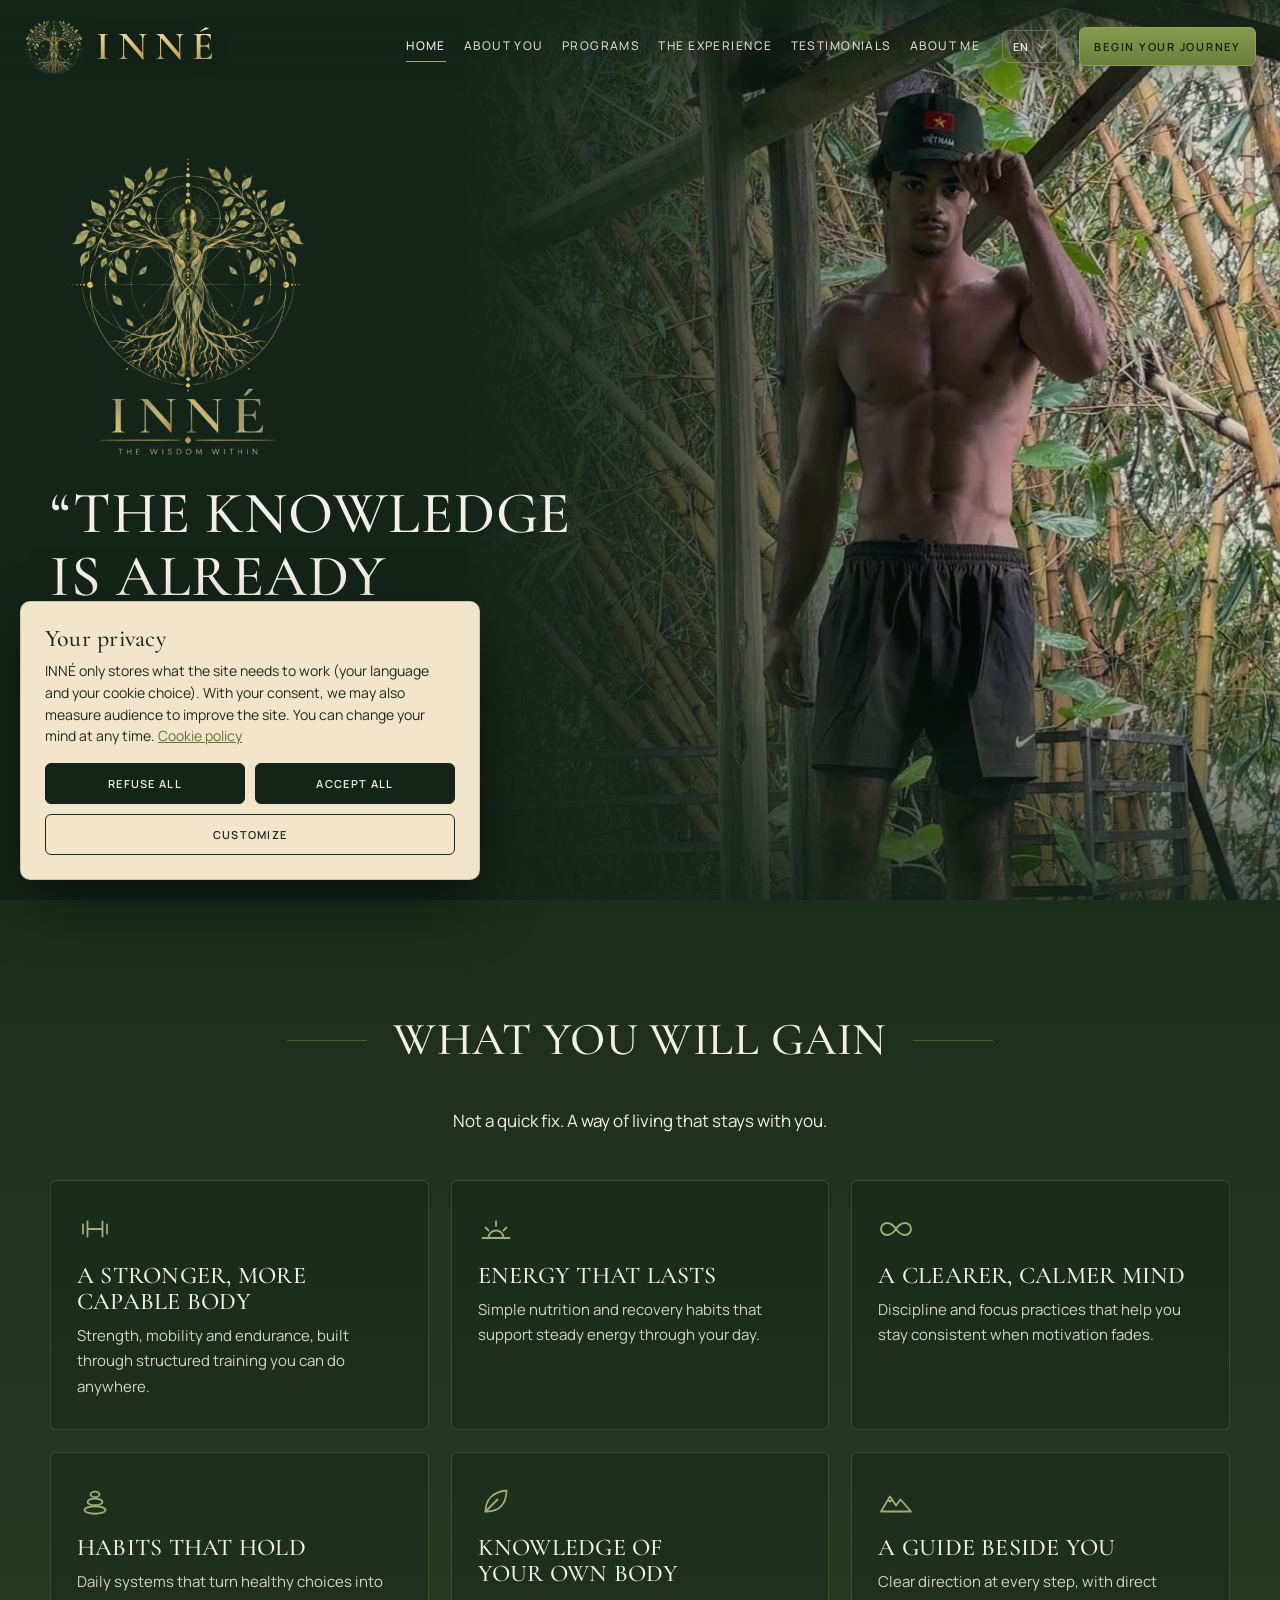
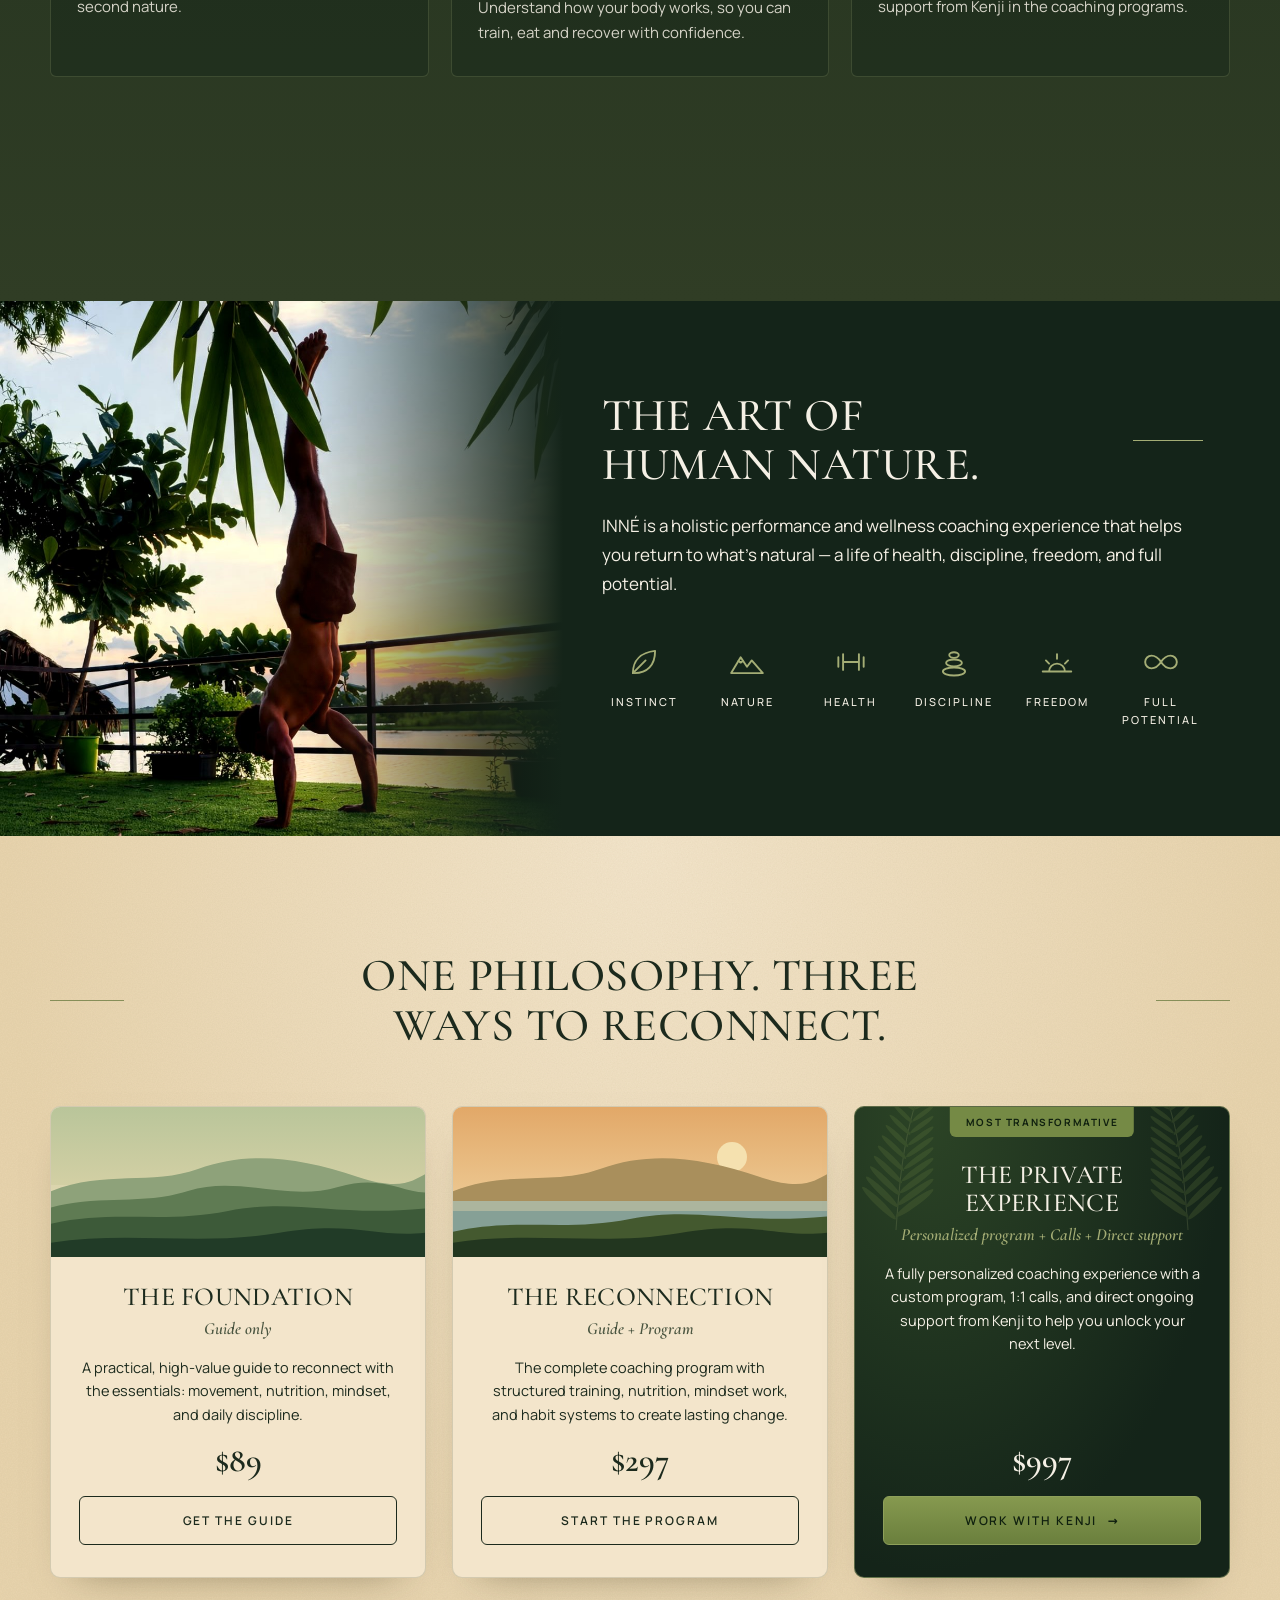
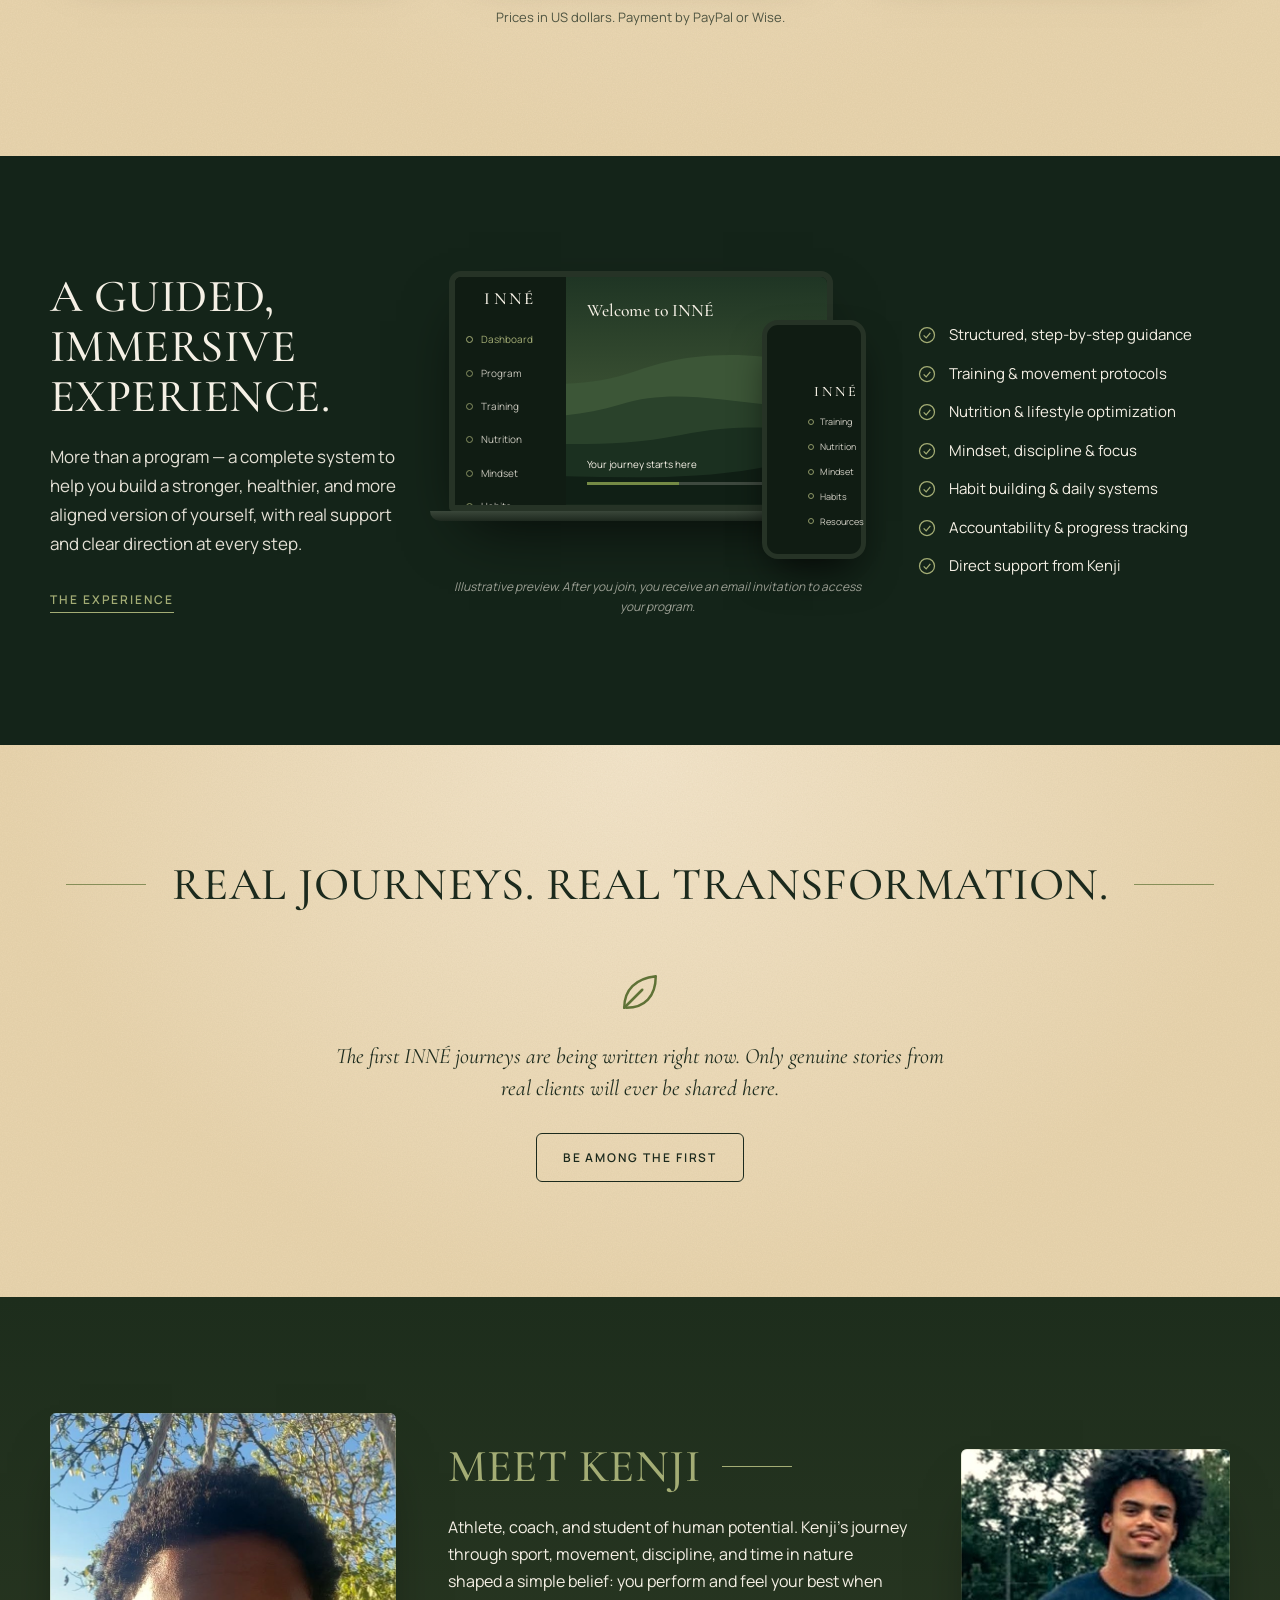
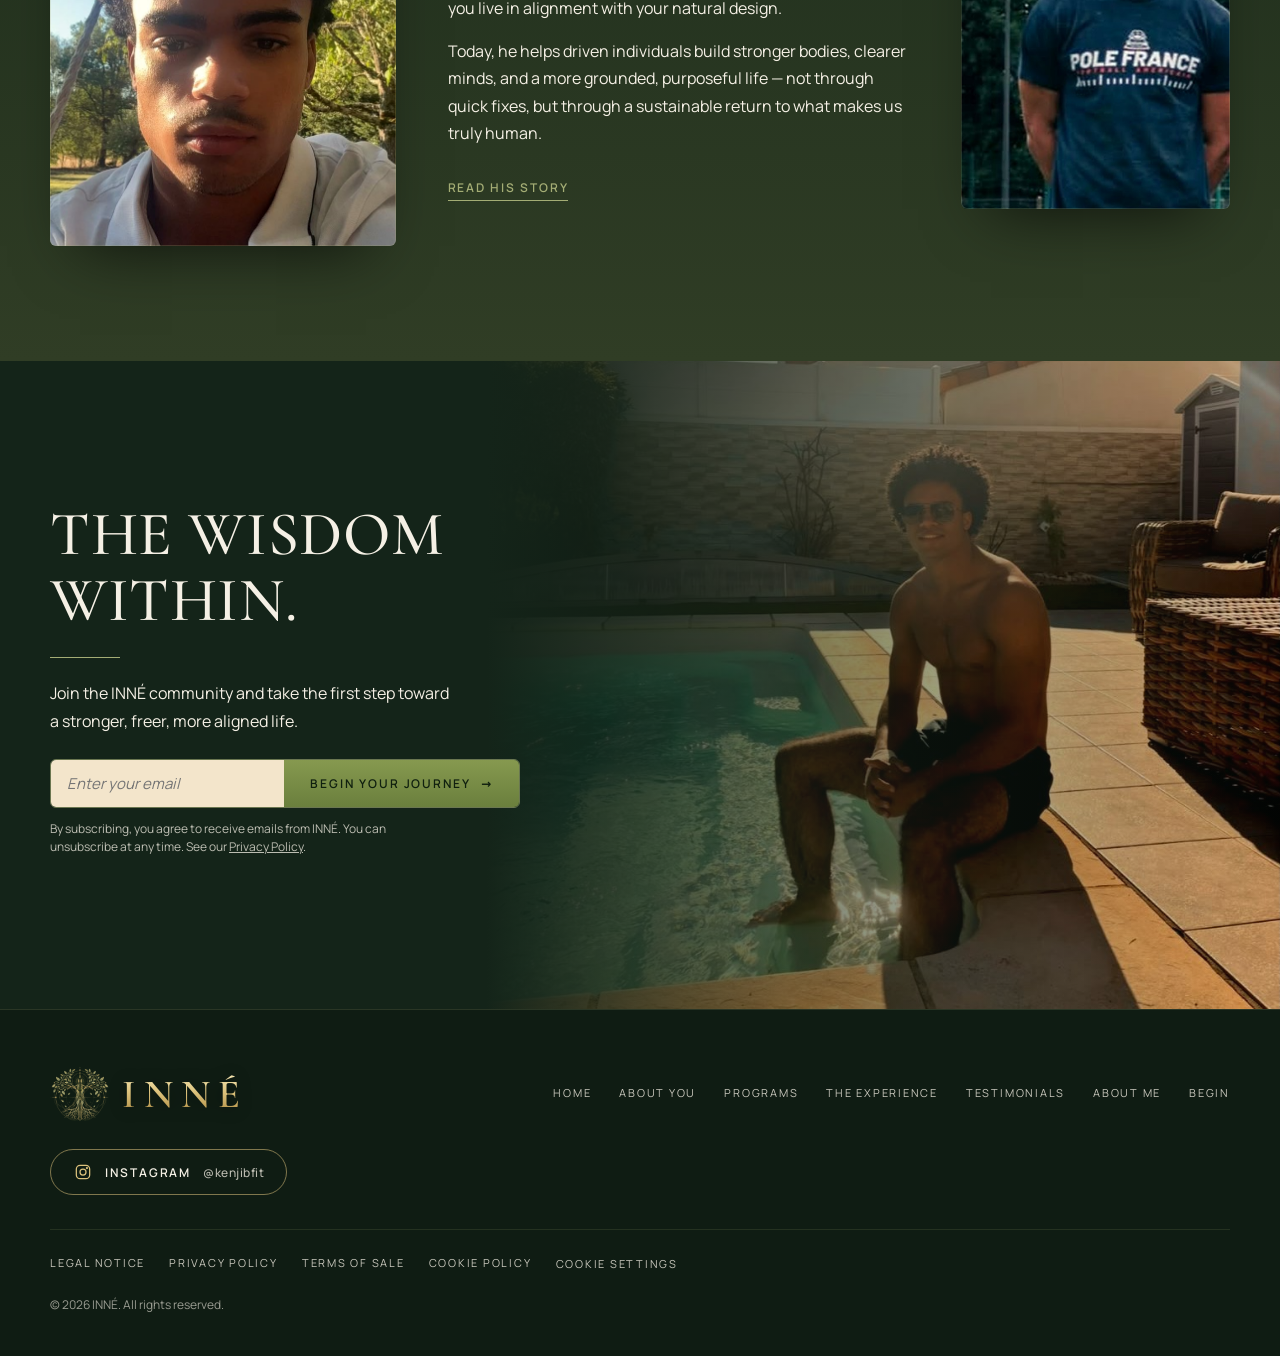
==== INNE-site111/INNE-site/index.html @ 1676609f "Add files via upload" ====
<!DOCTYPE html>
<html lang="en" translate="no">
<head>
<meta charset="utf-8">
<meta name="viewport" content="width=device-width, initial-scale=1">
<title>INNÉ — The Wisdom Within</title>
<meta name="description" content="INNÉ is a premium coaching experience in natural health, human performance and lifestyle, founded by Kenji. Reconnect with your body, instinct and nature.">
<meta property="og:title" content="INNÉ — The Wisdom Within">
<meta property="og:description" content="INNÉ is a premium coaching experience in natural health, human performance and lifestyle, founded by Kenji. Reconnect with your body, instinct and nature.">
<meta property="og:type" content="website">
<meta name="theme-color" content="#142419">
<meta name="google" content="notranslate">
<link rel="icon" href="data:image/svg+xml,%3Csvg xmlns='http://www.w3.org/2000/svg' viewBox='0 0 64 64'%3E%3Crect width='64' height='64' rx='10' fill='%23142419'/%3E%3Cpath d='M18 46c0-18 10-28 28-30 0 18-10 30-26 30M18 46l16-16' fill='none' stroke='%23A4AD75' stroke-width='3' stroke-linecap='round'/%3E%3C/svg%3E">
<link rel="stylesheet" href="css/inne.css">
<script>document.documentElement.classList.add("js")</script>
</head>
<body>
<a class="skip" href="#main" data-i18n="skip">Skip to content</a>
<header class="site-header">
  <div class="wrap">
    <a class="logo" href="index.html" aria-label="INNÉ — The Wisdom Within"><img src="img/emblem-sm.png" alt="" width="60" height="56"><span><b>INNÉ</b><small>The Wisdom Within</small></span></a>
    <nav class="nav" id="nav" aria-label="Main"><a href="index.html" aria-current="page" data-i18n="nav.home">Home</a><a href="about-you.html" data-i18n="nav.aboutyou">About you</a><a href="programs.html" data-i18n="nav.programs">Programs</a><a href="experience.html" data-i18n="nav.experience">The Experience</a><a href="journeys.html" data-i18n="nav.journeys">Testimonials</a><a href="about.html" data-i18n="nav.aboutme">About me</a><a class="nav-only" href="begin.html" data-i18n="nav.cta">Begin Your Journey</a></nav>
    <select class="lang" id="lang" aria-label="Language" data-i18n-aria="lang.label"><option value="en" label="EN">EN</option><option value="es" label="ES">ES</option><option value="fr" label="FR">FR</option><option value="sv" label="SV">SV</option><option value="de" label="DE">DE</option><option value="it" label="IT">IT</option></select>
    <a class="btn btn-solid btn-sm" href="begin.html" data-i18n="nav.cta">Begin Your Journey</a>
    <button class="burger" type="button" aria-controls="nav" aria-expanded="false" aria-label="Menu" data-i18n-aria="nav.menu"><span></span><span></span></button>
  </div>
</header>
<main id="main">
<section class="hero">
  <div class="hero-media"><img src="img/hero.jpg" alt="Kenji standing in a bamboo forest" fetchpriority="high"></div>
  <div class="wrap"><div class="hero-copy">
    <img class="hero-logo reveal" src="img/logo-light.png" alt="INNÉ — The Wisdom Within" width="560" height="560">
    <h1 class="reveal" data-i18n="home.h1">“The knowledge is already <em>within you</em>”</h1>
    <p class="reveal d1" data-i18n="home.sub">Learn to work with your body again, not against it.</p>
    <div class="actions reveal d2"><a class="btn btn-solid" href="#gain"><span data-i18n="gain.title">What you will gain</span> <span class="arr" aria-hidden="true">↓</span></a><a class="btn btn-ghost" href="about-you.html" data-i18n="home.cta2">Explore INNÉ</a></div>
  </div></div>
</section>

<section class="section olive gain" id="gain"><div class="wrap">
  <h2 class="h2 title-lines center reveal"><span data-i18n="gain.title">What you will gain</span></h2>
  <p class="lead center-lead reveal d1" data-i18n="gain.sub">Not a quick fix. A way of living that stays with you.</p>
  <div class="pillar-cards"><article class="reveal"><svg viewBox="0 0 24 24" aria-hidden="true"><path d="M4 9v6M7 7v10M17 7v10M20 9v6M7 12h10"/></svg><h3 data-i18n="g1t">A stronger, more capable body</h3><p data-i18n="g1p">Strength, mobility and endurance, built through structured training you can do anywhere.</p></article><article class="reveal d1"><svg viewBox="0 0 24 24" aria-hidden="true"><path d="M3 18h18M7 18a5 5 0 0110 0M12 7v3M5 11l2 2M19 11l-2 2"/></svg><h3 data-i18n="g2t">Energy that lasts</h3><p data-i18n="g2p">Simple nutrition and recovery habits that support steady energy through your day.</p></article><article class="reveal d2"><svg viewBox="0 0 24 24" aria-hidden="true"><path d="M12 12c-2-3-4-4-6-4a4 4 0 000 8c2 0 4-1 6-4zm0 0c2 3 4 4 6 4a4 4 0 000-8c-2 0-4 1-6 4z"/></svg><h3 data-i18n="g3t">A clearer, calmer mind</h3><p data-i18n="g3p">Discipline and focus practices that help you stay consistent when motivation fades.</p></article><article class="reveal"><svg viewBox="0 0 24 24" aria-hidden="true"><ellipse cx="12" cy="18" rx="7" ry="2.5"/><ellipse cx="12" cy="12.6" rx="5" ry="2.2"/><ellipse cx="12" cy="7.6" rx="3" ry="1.8"/></svg><h3 data-i18n="g4t">Habits that hold</h3><p data-i18n="g4p">Daily systems that turn healthy choices into second nature.</p></article><article class="reveal d1"><svg viewBox="0 0 24 24" aria-hidden="true"><path d="M5 19c0-8 5-13 14-14 0 9-5 14-13 14"/><path d="M5 19l8-8"/></svg><h3 data-i18n="g5t">Knowledge of your own body</h3><p data-i18n="g5p">Understand how your body works, so you can train, eat and recover with confidence.</p></article><article class="reveal d2"><svg viewBox="0 0 24 24" aria-hidden="true"><path d="M2 19l6-10 4 6 3-4 7 8z"/><path d="M6.6 11.4l1.4 1 1.4-1"/></svg><h3 data-i18n="g6t">A guide beside you</h3><p data-i18n="g6p">Clear direction at every step, with direct support from Kenji in the coaching programs.</p></article></div>
  <p class="actions reveal" style="justify-content:center;margin-top:44px"><a class="btn btn-solid" href="programs.html"><span data-i18n="nav.programs">Programs</span> <span class="arr" aria-hidden="true">→</span></a><a class="btn btn-ghost" href="about-you.html" data-i18n="nav.aboutyou">About you</a></p>
</div></section>

<section class="band">
  <div class="band-img"><img src="img/handstand.jpg" alt="Handstand at sunset by the water" loading="lazy"></div>
  <div class="band-copy">
    <h2 class="h2 rule reveal" data-i18n="art.title">The art of human nature.</h2>
    <p class="lead reveal d1" style="margin-top:22px" data-i18n="art.text">INNÉ is a holistic performance and wellness coaching experience that helps you return to what's natural — a life of health, discipline, freedom, and full potential.</p>
    <ul class="pillars reveal d2"><li><svg viewBox="0 0 24 24" aria-hidden="true"><path d="M5 19c0-8 5-13 14-14 0 9-5 14-13 14"/><path d="M5 19l8-8"/></svg><span data-i18n="p1">Instinct</span></li><li><svg viewBox="0 0 24 24" aria-hidden="true"><path d="M2 19l6-10 4 6 3-4 7 8z"/><path d="M6.6 11.4l1.4 1 1.4-1"/></svg><span data-i18n="p2">Nature</span></li><li><svg viewBox="0 0 24 24" aria-hidden="true"><path d="M4 9v6M7 7v10M17 7v10M20 9v6M7 12h10"/></svg><span data-i18n="p3">Health</span></li><li><svg viewBox="0 0 24 24" aria-hidden="true"><ellipse cx="12" cy="18" rx="7" ry="2.5"/><ellipse cx="12" cy="12.6" rx="5" ry="2.2"/><ellipse cx="12" cy="7.6" rx="3" ry="1.8"/></svg><span data-i18n="p4">Discipline</span></li><li><svg viewBox="0 0 24 24" aria-hidden="true"><path d="M3 18h18M7 18a5 5 0 0110 0M12 7v3M5 11l2 2M19 11l-2 2"/></svg><span data-i18n="p5">Freedom</span></li><li><svg viewBox="0 0 24 24" aria-hidden="true"><path d="M12 12c-2-3-4-4-6-4a4 4 0 000 8c2 0 4-1 6-4zm0 0c2 3 4 4 6 4a4 4 0 000-8c-2 0-4 1-6 4z"/></svg><span data-i18n="p6">Full potential</span></li></ul>
  </div>
</section>

<section class="section sand"><div class="wrap">
  <h2 class="h2 title-lines center reveal"><span data-i18n="prog.title">One philosophy. Three ways to reconnect.</span></h2>
  <div class="cards">
  <article class="card reveal">
    <div class="card-art"><svg viewBox="0 0 400 150" preserveAspectRatio="xMidYMid slice" aria-hidden="true"><defs><linearGradient id="ha" x1="0" y1="0" x2="0" y2="1"><stop offset="0" stop-color="#b9c59a"/><stop offset="1" stop-color="#ead9ad"/></linearGradient></defs><rect width="400" height="150" fill="url(#ha)"/><rect y="78" width="400" height="30" fill="#f3e5cb" opacity=".22"/><path d="M0,90 C60,60 110,80 160,62 S260,50 320,70 S380,60 400,66 V150 H0Z" fill="#8ea27a"/><path d="M0,105 C50,85 100,100 150,84 S250,95 300,80 S370,92 400,84 V150 H0Z" fill="#5f7b53"/><path d="M0,120 C70,100 120,118 190,104 S300,112 400,100 V150 H0Z" fill="#3d5a39"/><path d="M0,138 C80,122 160,140 240,126 S340,134 400,124 V150 H0Z" fill="#213b27"/></svg></div>
    <div class="card-body"><h3 data-i18n="f.name">The Foundation</h3><div class="kind" data-i18n="f.kind">Guide only</div><p data-i18n="f.desc">A practical, high-value guide to reconnect with the essentials: movement, nutrition, mindset, and daily discipline.</p><div class="price" data-i18n="price.f">$89</div><a class="btn btn-ink" href="checkout.html#foundation" data-i18n="f.cta">Get the guide</a></div>
  </article>
  <article class="card reveal d1">
    <div class="card-art"><svg viewBox="0 0 400 150" preserveAspectRatio="xMidYMid slice" aria-hidden="true"><defs><linearGradient id="hb" x1="0" y1="0" x2="0" y2="1"><stop offset="0" stop-color="#e2a868"/><stop offset="1" stop-color="#f3dcab"/></linearGradient></defs><rect width="400" height="150" fill="url(#hb)"/><circle cx="292" cy="50" r="15" fill="#f7e6b5" opacity=".9"/><path d="M0,90 C60,60 110,80 160,62 S260,50 320,70 S380,60 400,66 V150 H0Z" fill="#a98f5c"/><rect y="94" width="400" height="56" fill="#86a096"/><rect y="94" width="400" height="10" fill="#f3dcab" opacity=".35"/><path d="M0,120 C70,100 120,118 190,104 S300,112 400,100 V150 H0Z" fill="#44592f" transform="translate(0 8)"/><path d="M0,138 C80,122 160,140 240,126 S340,134 400,124 V150 H0Z" fill="#22361f"/></svg></div>
    <div class="card-body"><h3 data-i18n="r.name">The Reconnection</h3><div class="kind" data-i18n="r.kind">Guide + Program</div><p data-i18n="r.desc">The complete coaching program with structured training, nutrition, mindset work, and habit systems to create lasting change.</p><div class="price" data-i18n="price.r">$297</div><a class="btn btn-ink" href="checkout.html#reconnection" data-i18n="r.cta">Start the program</a></div>
  </article>
  <article class="card feature reveal d2">
    <svg class="frond " viewBox="0 0 200 200" aria-hidden="true"><path d="M100 196 C96 140 92 80 70 14" fill="none" stroke="#A4AD75" stroke-width="1.4"/><ellipse cx="75.3" cy="160.1" rx="31.0" ry="4.6" transform="rotate(36 75.3 160.1)" fill="#758A45"/><ellipse cx="122.7" cy="160.1" rx="31.0" ry="4.6" transform="rotate(-44 122.7 160.1)" fill="#758A45"/><ellipse cx="73.9" cy="145.2" rx="29.3" ry="4.4" transform="rotate(36 73.9 145.2)" fill="#758A45"/><ellipse cx="118.7" cy="145.2" rx="29.3" ry="4.4" transform="rotate(-44 118.7 145.2)" fill="#758A45"/><ellipse cx="72.5" cy="130.3" rx="27.6" ry="4.2" transform="rotate(36 72.5 130.3)" fill="#758A45"/><ellipse cx="114.7" cy="130.3" rx="27.6" ry="4.2" transform="rotate(-44 114.7 130.3)" fill="#758A45"/><ellipse cx="71.1" cy="115.4" rx="25.9" ry="4.0" transform="rotate(36 71.1 115.4)" fill="#758A45"/><ellipse cx="110.7" cy="115.4" rx="25.9" ry="4.0" transform="rotate(-44 110.7 115.4)" fill="#758A45"/><ellipse cx="69.7" cy="100.4" rx="24.2" ry="3.8" transform="rotate(36 69.7 100.4)" fill="#758A45"/><ellipse cx="106.7" cy="100.4" rx="24.2" ry="3.8" transform="rotate(-44 106.7 100.4)" fill="#758A45"/><ellipse cx="68.3" cy="85.5" rx="22.5" ry="3.6" transform="rotate(36 68.3 85.5)" fill="#758A45"/><ellipse cx="102.7" cy="85.5" rx="22.5" ry="3.6" transform="rotate(-44 102.7 85.5)" fill="#758A45"/><ellipse cx="66.9" cy="70.6" rx="20.8" ry="3.4" transform="rotate(36 66.9 70.6)" fill="#758A45"/><ellipse cx="98.7" cy="70.6" rx="20.8" ry="3.4" transform="rotate(-44 98.7 70.6)" fill="#758A45"/><ellipse cx="65.5" cy="55.7" rx="19.1" ry="3.2" transform="rotate(36 65.5 55.7)" fill="#758A45"/><ellipse cx="94.7" cy="55.7" rx="19.1" ry="3.2" transform="rotate(-44 94.7 55.7)" fill="#758A45"/><ellipse cx="64.1" cy="40.8" rx="17.4" ry="3.0" transform="rotate(36 64.1 40.8)" fill="#758A45"/><ellipse cx="90.7" cy="40.8" rx="17.4" ry="3.0" transform="rotate(-44 90.7 40.8)" fill="#758A45"/><ellipse cx="62.7" cy="25.9" rx="15.7" ry="2.8" transform="rotate(36 62.7 25.9)" fill="#758A45"/><ellipse cx="86.7" cy="25.9" rx="15.7" ry="2.8" transform="rotate(-44 86.7 25.9)" fill="#758A45"/><ellipse cx="61.3" cy="11.0" rx="14.0" ry="2.6" transform="rotate(36 61.3 11.0)" fill="#758A45"/><ellipse cx="82.7" cy="11.0" rx="14.0" ry="2.6" transform="rotate(-44 82.7 11.0)" fill="#758A45"/></svg><svg class="frond l" viewBox="0 0 200 200" aria-hidden="true"><path d="M100 196 C96 140 92 80 70 14" fill="none" stroke="#A4AD75" stroke-width="1.4"/><ellipse cx="75.3" cy="160.1" rx="31.0" ry="4.6" transform="rotate(36 75.3 160.1)" fill="#758A45"/><ellipse cx="122.7" cy="160.1" rx="31.0" ry="4.6" transform="rotate(-44 122.7 160.1)" fill="#758A45"/><ellipse cx="73.9" cy="145.2" rx="29.3" ry="4.4" transform="rotate(36 73.9 145.2)" fill="#758A45"/><ellipse cx="118.7" cy="145.2" rx="29.3" ry="4.4" transform="rotate(-44 118.7 145.2)" fill="#758A45"/><ellipse cx="72.5" cy="130.3" rx="27.6" ry="4.2" transform="rotate(36 72.5 130.3)" fill="#758A45"/><ellipse cx="114.7" cy="130.3" rx="27.6" ry="4.2" transform="rotate(-44 114.7 130.3)" fill="#758A45"/><ellipse cx="71.1" cy="115.4" rx="25.9" ry="4.0" transform="rotate(36 71.1 115.4)" fill="#758A45"/><ellipse cx="110.7" cy="115.4" rx="25.9" ry="4.0" transform="rotate(-44 110.7 115.4)" fill="#758A45"/><ellipse cx="69.7" cy="100.4" rx="24.2" ry="3.8" transform="rotate(36 69.7 100.4)" fill="#758A45"/><ellipse cx="106.7" cy="100.4" rx="24.2" ry="3.8" transform="rotate(-44 106.7 100.4)" fill="#758A45"/><ellipse cx="68.3" cy="85.5" rx="22.5" ry="3.6" transform="rotate(36 68.3 85.5)" fill="#758A45"/><ellipse cx="102.7" cy="85.5" rx="22.5" ry="3.6" transform="rotate(-44 102.7 85.5)" fill="#758A45"/><ellipse cx="66.9" cy="70.6" rx="20.8" ry="3.4" transform="rotate(36 66.9 70.6)" fill="#758A45"/><ellipse cx="98.7" cy="70.6" rx="20.8" ry="3.4" transform="rotate(-44 98.7 70.6)" fill="#758A45"/><ellipse cx="65.5" cy="55.7" rx="19.1" ry="3.2" transform="rotate(36 65.5 55.7)" fill="#758A45"/><ellipse cx="94.7" cy="55.7" rx="19.1" ry="3.2" transform="rotate(-44 94.7 55.7)" fill="#758A45"/><ellipse cx="64.1" cy="40.8" rx="17.4" ry="3.0" transform="rotate(36 64.1 40.8)" fill="#758A45"/><ellipse cx="90.7" cy="40.8" rx="17.4" ry="3.0" transform="rotate(-44 90.7 40.8)" fill="#758A45"/><ellipse cx="62.7" cy="25.9" rx="15.7" ry="2.8" transform="rotate(36 62.7 25.9)" fill="#758A45"/><ellipse cx="86.7" cy="25.9" rx="15.7" ry="2.8" transform="rotate(-44 86.7 25.9)" fill="#758A45"/><ellipse cx="61.3" cy="11.0" rx="14.0" ry="2.6" transform="rotate(36 61.3 11.0)" fill="#758A45"/><ellipse cx="82.7" cy="11.0" rx="14.0" ry="2.6" transform="rotate(-44 82.7 11.0)" fill="#758A45"/></svg>
    <span class="badge" data-i18n="x.badge">Most transformative</span>
    <div class="card-body"><h3 data-i18n="x.name">The Private Experience</h3><div class="kind" data-i18n="x.kind">Personalized program + Calls + Direct support</div><p data-i18n="x.desc">A fully personalized coaching experience with a custom program, 1:1 calls, and direct ongoing support from Kenji to help you unlock your next level.</p><div class="price" data-i18n="price.x">$997</div><a class="btn btn-solid" href="checkout.html#private"><span data-i18n="x.cta">Work with Kenji</span> <span class="arr" aria-hidden="true">→</span></a></div>
  </article>
</div>
<p class="price-note center" data-i18n="price.note">Prices in US dollars. Payment by PayPal or Wise.</p>
</div></section>

<section class="section dark"><div class="wrap exp">
  <div class="reveal"><h2 class="h2" data-i18n="exp.title">A guided, immersive experience.</h2><p class="lead" style="margin-top:22px" data-i18n="exp.text">More than a program — a complete system to help you build a stronger, healthier, and more aligned version of yourself, with real support and clear direction at every step.</p><p style="margin-top:26px"><a class="textlink" href="experience.html" data-i18n="nav.experience">The Experience</a></p></div>
  <div class="reveal d1"><div class="devices" aria-hidden="true">
  <div class="laptop"><div class="ui-side"><b>INNÉ</b><span data-i18n="ui.1">Dashboard</span><span data-i18n="ui.2">Program</span><span data-i18n="ui.3">Training</span><span data-i18n="ui.4">Nutrition</span><span data-i18n="ui.5">Mindset</span><span data-i18n="ui.6">Habits</span><span data-i18n="ui.7">Resources</span></div><div class="ui-main"><svg viewBox="0 0 400 150" preserveAspectRatio="xMidYMid slice" aria-hidden="true"><defs><linearGradient id="hu" x1="0" y1="0" x2="0" y2="1"><stop offset="0" stop-color="#1f3524"/><stop offset="1" stop-color="#52683f"/></linearGradient></defs><rect width="400" height="150" fill="url(#hu)"/><circle cx="300" cy="50" r="13" fill="#e8d4ae" opacity=".5"/><path d="M0,90 C60,60 110,80 160,62 S260,50 320,70 S380,60 400,66 V150 H0Z" fill="#3c5637"/><path d="M0,105 C50,85 100,100 150,84 S250,95 300,80 S370,92 400,84 V150 H0Z" fill="#2a422b"/><path d="M0,120 C70,100 120,118 190,104 S300,112 400,100 V150 H0Z" fill="#1b3020"/><path d="M0,138 C80,122 160,140 240,126 S340,134 400,124 V150 H0Z" fill="#101f15"/></svg><div data-i18n="ui.welcome">Welcome to INNÉ</div><small data-i18n="ui.start">Your journey starts here</small></div></div>
  <div class="laptop-base"></div>
  <div class="phone"><b>INNÉ</b><span data-i18n="ui.3">Training</span><span data-i18n="ui.4">Nutrition</span><span data-i18n="ui.5">Mindset</span><span data-i18n="ui.6">Habits</span><span data-i18n="ui.7">Resources</span></div>
</div><p class="caption" data-i18n="exp.caption">Illustrative preview. After you join, you receive an email invitation to access your program.</p></div>
  <ul class="checks reveal d2"><li><svg viewBox="0 0 24 24" aria-hidden="true"><circle cx="12" cy="12" r="9"/><path d="M8 12.5l3 3 5-6"/></svg><span data-i18n="c1">Structured, step-by-step guidance</span></li><li><svg viewBox="0 0 24 24" aria-hidden="true"><circle cx="12" cy="12" r="9"/><path d="M8 12.5l3 3 5-6"/></svg><span data-i18n="c2">Training &amp; movement protocols</span></li><li><svg viewBox="0 0 24 24" aria-hidden="true"><circle cx="12" cy="12" r="9"/><path d="M8 12.5l3 3 5-6"/></svg><span data-i18n="c3">Nutrition &amp; lifestyle optimization</span></li><li><svg viewBox="0 0 24 24" aria-hidden="true"><circle cx="12" cy="12" r="9"/><path d="M8 12.5l3 3 5-6"/></svg><span data-i18n="c4">Mindset, discipline &amp; focus</span></li><li><svg viewBox="0 0 24 24" aria-hidden="true"><circle cx="12" cy="12" r="9"/><path d="M8 12.5l3 3 5-6"/></svg><span data-i18n="c5">Habit building &amp; daily systems</span></li><li><svg viewBox="0 0 24 24" aria-hidden="true"><circle cx="12" cy="12" r="9"/><path d="M8 12.5l3 3 5-6"/></svg><span data-i18n="c6">Accountability &amp; progress tracking</span></li><li><svg viewBox="0 0 24 24" aria-hidden="true"><circle cx="12" cy="12" r="9"/><path d="M8 12.5l3 3 5-6"/></svg><span data-i18n="c7">Direct support from Kenji</span></li></ul>
</div></section>

<section class="section sand"><div class="wrap">
  <h2 class="h2 title-lines center reveal"><span data-i18n="jr.title">Real journeys. Real transformation.</span></h2>
  <div class="journey-empty reveal d1"><svg viewBox="0 0 24 24" aria-hidden="true"><path d="M5 19c0-8 5-13 14-14 0 9-5 14-13 14"/><path d="M5 19l8-8"/></svg><p data-i18n="jr.text">The first INNÉ journeys are being written right now. Only genuine stories from real clients will ever be shared here.</p><a class="btn btn-ink" href="begin.html" data-i18n="jr.cta">Be among the first</a></div>
</div></section>

<section class="section olive"><div class="wrap meet">
  <div class="frame ratio-45 reveal"><img src="img/portrait.jpg" alt="Portrait of Kenji" loading="lazy"></div>
  <div class="reveal d1">
    <h2 class="h2 rule" data-i18n="meet.title">Meet Kenji</h2>
    <p style="margin-top:22px" data-i18n="meet.p1">Athlete, coach, and student of human potential. Kenji’s journey through sport, movement, discipline, and time in nature shaped a simple belief: you perform and feel your best when you live in alignment with your natural design.</p>
    <p data-i18n="meet.p2">Today, he helps driven individuals build stronger bodies, clearer minds, and a more grounded, purposeful life — not through quick fixes, but through a sustainable return to what makes us truly human.</p>
    <p style="margin-top:26px"><a class="textlink" href="about.html" data-i18n="meet.link">Read his story</a></p>
  </div>
  <div class="frame ratio-34 reveal d2"><img src="img/football.jpg" alt="Kenji on the American football field" loading="lazy" style="object-position:50% 6%"></div>
</div></section>

<section class="final">
  <img src="img/pool.jpg" alt="Kenji by the water in the sun" loading="lazy">
  <div class="wrap">
    <h2 class="reveal" data-i18n="fin.title">The wisdom within.</h2>
    <p class="reveal d1" data-i18n="fin.text">Join the INNÉ community and take the first step toward a stronger, freer, more aligned life.</p>
    <div class="reveal d2">
      <form class="signup" data-form="newsletter">
        <input type="email" name="email" required autocomplete="email" placeholder="Enter your email" data-i18n-ph="fin.ph" aria-label="Email">
        <button class="btn btn-solid" type="submit"><span data-i18n="nav.cta">Begin Your Journey</span> <span class="arr" aria-hidden="true">→</span></button>
      </form>
      <p class="form-msg" role="status" hidden></p>
      <p class="fineprint" data-i18n="fin.consent">By subscribing, you agree to receive emails from INNÉ. You can unsubscribe at any time. See our <a href="privacy.html">Privacy Policy</a>.</p>
    </div>
  </div>
</section>
</main>
<footer class="site-footer">
  <div class="wrap">
    <div class="foot-top">
      <a class="logo" href="index.html" aria-label="INNÉ — The Wisdom Within"><img src="img/emblem-sm.png" alt="" width="60" height="56"><span><b>INNÉ</b><small>The Wisdom Within</small></span></a>
      <nav class="foot-nav" aria-label="Footer"><a href="index.html" data-i18n="nav.home">Home</a><a href="about-you.html" data-i18n="nav.aboutyou">About you</a><a href="programs.html" data-i18n="nav.programs">Programs</a><a href="experience.html" data-i18n="nav.experience">The Experience</a><a href="journeys.html" data-i18n="nav.journeys">Testimonials</a><a href="about.html" data-i18n="nav.aboutme">About me</a><a href="begin.html" data-i18n="nav.begin">Begin</a></nav>
      <div class="social"><a class="social-btn" data-social="instagram" href="#" hidden target="_blank" rel="noopener"><svg viewBox="0 0 24 24" aria-hidden="true"><rect x="4" y="4" width="16" height="16" rx="4.5"/><circle cx="12" cy="12" r="3.6"/><circle cx="16.7" cy="7.3" r=".6"/></svg><span>Instagram</span><small data-social-handle></small></a><a class="social-btn" data-social="youtube" href="#" hidden target="_blank" rel="noopener"><svg viewBox="0 0 24 24" aria-hidden="true"><rect x="3" y="6" width="18" height="12" rx="3.5"/><path d="M10.5 9.5l4 2.5-4 2.5z"/></svg><span>YouTube</span><small data-social-handle></small></a></div>
    </div>
    <div class="foot-legal">
      <a href="legal.html" data-i18n="ft.legal">Legal notice</a>
      <a href="privacy.html" data-i18n="ft.privacy">Privacy policy</a>
      <a href="terms.html" data-i18n="ft.terms">Terms of sale</a>
      <a href="cookies.html" data-i18n="ft.cookies">Cookie policy</a>
      <button type="button" data-cookie-open data-i18n="ft.manage">Cookie settings</button>
    </div>
    <p class="foot-note">© 2026 INNÉ. <span data-i18n="ft.rights">All rights reserved.</span></p>
  </div>
</footer>
<div class="cookie" id="cookie" role="dialog" aria-labelledby="ck-title" tabindex="-1" hidden>
  <h2 id="ck-title" data-i18n="ck.title">Your privacy</h2>
  <p style="margin:0"><span data-i18n="ck.text">INNÉ only stores what the site needs to work (your language and your cookie choice). With your consent, we may also measure audience to improve the site. You can change your mind at any time.</span> <a href="cookies.html" data-i18n="ft.cookies">Cookie policy</a></p>
  <div class="cookie-opts" id="cookie-opts" hidden>
    <label><input type="checkbox" checked disabled><span><b data-i18n="ck.ess">Essential</b><span data-i18n="ck.essd">Required for the site to work. Always active.</span></span></label>
    <label><input type="checkbox" id="ck-analytics"><span><b data-i18n="ck.an">Audience measurement</b><span data-i18n="ck.and">Helps us understand how the site is used. No such tool is active at the moment.</span></span></label>
  </div>
  <div class="cookie-actions">
    <button type="button" class="btn btn-eq" id="ck-refuse" data-i18n="ck.refuse">Refuse all</button>
    <button type="button" class="btn btn-eq" id="ck-accept" data-i18n="ck.accept">Accept all</button>
    <button type="button" class="btn btn-ink wide" id="ck-custom" data-i18n="ck.custom">Customize</button>
    <button type="button" class="btn btn-ink wide" id="ck-save" hidden data-i18n="ck.save">Save my choices</button>
  </div>
</div>
<script src="js/settings.js"></script>
<script src="js/texts.js"></script>
<script src="js/site.js"></script>
</body>
</html>
---- INNE-site111/INNE-site/css/inne.css ----
/* INNÉ — The Wisdom Within
   Fonts are self-hosted (no third-party request, GDPR-friendly). */
@font-face{font-family:"Cormorant Garamond";font-weight:400;font-style:normal;font-display:swap;src:url("../fonts/cormorant-garamond-latin-400-normal.woff2") format("woff2")}
@font-face{font-family:"Cormorant Garamond";font-weight:400;font-style:italic;font-display:swap;src:url("../fonts/cormorant-garamond-latin-400-italic.woff2") format("woff2")}
@font-face{font-family:"Cormorant Garamond";font-weight:500;font-style:normal;font-display:swap;src:url("../fonts/cormorant-garamond-latin-500-normal.woff2") format("woff2")}
@font-face{font-family:"Cormorant Garamond";font-weight:500;font-style:italic;font-display:swap;src:url("../fonts/cormorant-garamond-latin-500-italic.woff2") format("woff2")}
@font-face{font-family:"Cormorant Garamond";font-weight:600;font-style:normal;font-display:swap;src:url("../fonts/cormorant-garamond-latin-600-normal.woff2") format("woff2")}
@font-face{font-family:"Cormorant Garamond";font-weight:600;font-style:italic;font-display:swap;src:url("../fonts/cormorant-garamond-latin-600-italic.woff2") format("woff2")}
@font-face{font-family:"Manrope";font-weight:400;font-style:normal;font-display:swap;src:url("../fonts/manrope-latin-400-normal.woff2") format("woff2")}
@font-face{font-family:"Manrope";font-weight:500;font-style:normal;font-display:swap;src:url("../fonts/manrope-latin-500-normal.woff2") format("woff2")}
@font-face{font-family:"Manrope";font-weight:600;font-style:normal;font-display:swap;src:url("../fonts/manrope-latin-600-normal.woff2") format("woff2")}
@font-face{font-family:"Manrope";font-weight:700;font-style:normal;font-display:swap;src:url("../fonts/manrope-latin-700-normal.woff2") format("woff2")}

:root{
  --forest:#142419; --forest-2:#1b2f20; --olive:#303D25; --green:#758A45; --green-deep:#5f7236;
  --sage:#A4AD75; --sand:#E8D4AE; --cream:#F3E5CB; --ivory:#F5F0E5;
  --ink:#1c2a1d; --ink-soft:#4a5540;
  --serif:"Cormorant Garamond","Cormorant",Georgia,"Times New Roman",serif;
  --sans:"Manrope",system-ui,-apple-system,"Segoe UI",Roboto,sans-serif;
  --wrap:1180px; --r:6px; --ease:cubic-bezier(.2,.7,.2,1);
}
*,*::before,*::after{box-sizing:border-box}
[hidden]{display:none!important}
html{scroll-behavior:smooth;-webkit-text-size-adjust:100%}
body{margin:0;background:var(--forest);color:var(--ivory);font-family:var(--sans);font-size:16px;line-height:1.7;-webkit-font-smoothing:antialiased}
img,svg{display:block;max-width:100%}
a{color:inherit}
h1,h2,h3{font-family:var(--serif);font-weight:500;line-height:1.08;margin:0;letter-spacing:.01em;text-wrap:balance}
p{margin:0 0 1em}
.wrap{width:min(var(--wrap),100% - 48px);margin-inline:auto}
.skip{position:absolute;left:-999px;top:8px;background:var(--cream);color:var(--ink);padding:10px 16px;z-index:200;border-radius:var(--r)}
.skip:focus{left:8px}
:focus-visible{outline:2px solid var(--sage);outline-offset:3px}

/* ---------- Header ---------- */
.site-header{position:fixed;inset:0 0 auto 0;z-index:100;transition:background .4s var(--ease),box-shadow .4s var(--ease);background:linear-gradient(180deg,rgba(20,36,25,.85),rgba(20,36,25,0))}
.site-header.scrolled{background:rgba(20,36,25,.94);backdrop-filter:blur(10px);box-shadow:0 1px 0 rgba(164,173,117,.18)}
.site-header .wrap{display:flex;align-items:center;gap:26px;height:92px}
.logo{display:inline-flex;align-items:center;gap:12px;text-decoration:none;color:var(--ivory);line-height:1}
.logo img{width:60px;height:auto}
.logo span{display:inline-flex;flex-direction:column;align-items:center}
.logo b{font-family:var(--serif);font-weight:600;font-size:40px;letter-spacing:.2em;margin-right:-.2em;background:linear-gradient(180deg,#f6e7b4 0%,#dcc27c 45%,#b08d43 100%);-webkit-background-clip:text;background-clip:text;color:transparent;-webkit-text-fill-color:transparent;filter:drop-shadow(0 1px 8px rgba(0,0,0,.45))}
.logo small{display:flex;align-items:center;gap:8px;font-size:9.5px;letter-spacing:.26em;text-transform:uppercase;margin-top:6px;color:#dcc27c;white-space:nowrap}
.logo small::before,.logo small::after{content:"";width:14px;height:1px;background:#dcc27c;opacity:.8}
.nav{display:flex;gap:26px;margin-left:auto}
.nav a{font-size:12px;letter-spacing:.16em;text-transform:uppercase;text-decoration:none;font-weight:500;color:var(--ivory);opacity:.85;padding:6px 0;position:relative;transition:opacity .3s}
.nav a::after{content:"";position:absolute;left:0;right:0;bottom:0;height:1px;background:var(--sage);transform:scaleX(0);transform-origin:left;transition:transform .4s var(--ease)}
.nav a:hover,.nav a[aria-current]{opacity:1}
.nav a:hover::after,.nav a[aria-current]::after{transform:scaleX(1)}
.nav .nav-only{display:none}
.has-sub{position:relative}
.sub-toggle{background:none;border:0;color:var(--ivory);font:500 12px var(--sans);letter-spacing:.16em;text-transform:uppercase;opacity:.85;padding:6px 0;cursor:pointer;display:inline-flex;align-items:center;gap:7px;transition:opacity .3s}
.sub-toggle:hover,.sub-toggle[aria-current]{opacity:1}
.sub-toggle[aria-current]{box-shadow:0 1px 0 var(--sage)}
.sub-toggle svg{width:9px;height:6px;fill:none;stroke:var(--sage);stroke-width:1.4;transition:transform .3s}
.sub{position:absolute;top:100%;left:-18px;min-width:210px;padding:14px 18px;margin-top:10px;background:rgba(20,36,25,.97);border:1px solid rgba(164,173,117,.28);border-radius:var(--r);display:grid;gap:10px;opacity:0;visibility:hidden;transform:translateY(-6px);transition:opacity .3s,transform .3s var(--ease),visibility .3s}
.sub::before{content:"";position:absolute;left:0;right:0;top:-12px;height:12px}
.has-sub:hover .sub,.has-sub:focus-within .sub,.has-sub.open .sub{opacity:1;visibility:visible;transform:none}
.has-sub:hover .sub-toggle svg,.has-sub.open .sub-toggle svg{transform:rotate(180deg)}
.sub a{white-space:nowrap}
.lang{appearance:none;background:transparent;color:var(--ivory);border:1px solid rgba(164,173,117,.45);border-radius:var(--r);font:600 11px var(--sans);letter-spacing:.12em;padding:8px 26px 8px 10px;cursor:pointer;
  background-image:url("data:image/svg+xml,%3Csvg xmlns='http://www.w3.org/2000/svg' width='10' height='6'%3E%3Cpath d='M1 1l4 4 4-4' fill='none' stroke='%23A4AD75' stroke-width='1.4'/%3E%3C/svg%3E");background-repeat:no-repeat;background-position:right 9px center}
.lang option{color:#1c2a1d;background:#F3E5CB}
.burger{display:none;background:none;border:0;width:44px;height:44px;padding:10px;cursor:pointer}
.burger span{display:block;height:1.5px;background:var(--ivory);margin:6px 0;transition:transform .3s var(--ease),opacity .3s}

/* ---------- Buttons ---------- */
.btn{display:inline-flex;align-items:center;justify-content:center;gap:10px;font:600 12px var(--sans);letter-spacing:.16em;text-transform:uppercase;text-decoration:none;padding:15px 26px;border-radius:var(--r);border:1px solid transparent;cursor:pointer;transition:background .35s var(--ease),color .35s var(--ease),border-color .35s var(--ease),transform .35s var(--ease);text-align:center}
.btn .arr{transition:transform .35s var(--ease)}
.btn:hover .arr{transform:translateX(4px)}
.btn-solid{background:linear-gradient(180deg,#86994f,#6a7f3d);color:#10200f;border-color:#8ea05a}
.btn-solid:hover{background:linear-gradient(180deg,#a4ad75,#8a9b55);transform:translateY(-1px)}
.btn-ghost{color:var(--ivory);border-color:rgba(164,173,117,.7)}
.btn-ghost:hover{background:rgba(164,173,117,.16);border-color:var(--sage)}
.btn-ink{color:var(--ink);border-color:var(--ink);background:transparent}
.btn-ink:hover{background:var(--forest);color:var(--ivory)}
.btn-sm{padding:11px 18px;font-size:11px}
.site-header .btn{white-space:nowrap}

/* ---------- Hero ---------- */
.hero{position:relative;min-height:min(100vh,980px);display:flex;align-items:center;overflow:hidden;background:var(--forest);padding:130px 0 70px}
.hero-media{position:absolute;inset:0 0 0 auto;width:64%}
.hero-media img{width:100%;height:100%;object-fit:cover;object-position:50% 18%}
.hero-media::after{content:"";position:absolute;inset:0;background:linear-gradient(90deg,var(--forest) 0%,rgba(20,36,25,.82) 22%,rgba(20,36,25,.25) 58%,rgba(20,36,25,.05) 100%),linear-gradient(0deg,rgba(20,36,25,.75) 0%,rgba(20,36,25,0) 30%)}
.hero .wrap{position:relative}
.hero-copy{max-width:590px}
.hero-logo{width:clamp(220px,25vw,340px);height:auto;margin:0 0 10px -22px}
.about-logo{width:clamp(240px,30vw,380px);height:auto;margin:-20px auto 26px}
.hero-mark{display:inline-flex;flex-direction:column;align-items:center;margin-bottom:34px}
.hero-mark b{font:500 clamp(48px,6vw,72px)/1 var(--serif);letter-spacing:.2em;margin-right:-.2em}
.hero-mark small{display:flex;align-items:center;gap:12px;font-size:11px;letter-spacing:.3em;text-transform:uppercase;color:var(--sage);margin-top:12px}
.hero-mark small::before,.hero-mark small::after{content:"";width:26px;height:1px;background:var(--sage)}
.hero h1{font-size:clamp(36px,4.6vw,60px);text-transform:uppercase;letter-spacing:.015em}
.hero h1 em,.page-hero h1 em{font-style:italic;color:var(--sage);font-weight:500}
.hero p{font-size:clamp(16px,1.4vw,19px);max-width:440px;margin:22px 0 34px;opacity:.92}
.actions{display:flex;flex-wrap:wrap;gap:16px}

.page-hero{position:relative;min-height:62vh;display:flex;align-items:flex-end;padding:150px 0 70px;overflow:hidden;background:var(--forest)}
.page-hero>img{position:absolute;inset:0;width:100%;height:100%;object-fit:cover}
.page-hero::after{content:"";position:absolute;inset:0;background:linear-gradient(0deg,var(--forest) 2%,rgba(20,36,25,.42) 45%,rgba(20,36,25,.5) 100%)}
.page-hero .wrap{position:relative;z-index:1}
.page-hero h1{font-size:clamp(38px,5vw,64px);text-transform:uppercase;max-width:14em}
.page-hero p{max-width:560px;margin:18px 0 0;font-size:18px;opacity:.92}
.page-hero.plain{min-height:0;padding:170px 0 40px}
.page-hero.plain::after{display:none}

/* ---------- Sections ---------- */
.section{padding:clamp(72px,9vw,128px) 0;position:relative}
.dark{background:var(--forest)}
.olive{background:linear-gradient(180deg,#1d2d1c,var(--olive))}
.sand{color:var(--ink);background-color:var(--sand);
  background-image:url("data:image/svg+xml,%3Csvg xmlns='http://www.w3.org/2000/svg' width='300' height='300'%3E%3Cfilter id='n'%3E%3CfeTurbulence type='fractalNoise' baseFrequency='.8' numOctaves='3' stitchTiles='stitch'/%3E%3CfeColorMatrix values='0 0 0 0 .35 0 0 0 0 .27 0 0 0 0 .12 0 0 0 .1 0'/%3E%3C/filter%3E%3Crect width='300' height='300' filter='url(%23n)'/%3E%3C/svg%3E"),radial-gradient(ellipse at 50% 0%,var(--cream),var(--sand) 70%)}
.eyebrow{font-size:11px;letter-spacing:.3em;text-transform:uppercase;color:var(--sage);font-weight:600;margin-bottom:16px;display:block}
.sand .eyebrow{color:var(--green-deep)}
.h2{font-size:clamp(30px,3.6vw,46px);text-transform:uppercase}
.h2.rule{display:flex;align-items:center;gap:22px}
.h2.rule::after{content:"";flex:0 0 70px;height:1px;background:var(--sage)}
.center{text-align:center}
.title-lines{display:flex;align-items:center;justify-content:center;gap:26px;margin-bottom:56px}
.title-lines::before,.title-lines::after{content:"";flex:0 1 80px;height:1px;background:var(--green-deep);opacity:.7}
.lead{font-size:17px;max-width:620px;opacity:.92}
.center .lead{margin-inline:auto}

.split{display:grid;grid-template-columns:1fr 1.15fr;gap:clamp(32px,6vw,84px);align-items:center}
.split.rev{grid-template-columns:1.15fr 1fr}
.frame{position:relative;border-radius:var(--r);overflow:hidden;box-shadow:0 30px 60px -30px rgba(0,0,0,.7)}
.frame img{width:100%;height:100%;object-fit:cover;transition:transform 1.4s var(--ease)}
.frame:hover img{transform:scale(1.03)}
.frame::after{content:"";position:absolute;inset:0;box-shadow:inset 0 0 0 1px rgba(164,173,117,.22);border-radius:var(--r);pointer-events:none}
.ratio-45{aspect-ratio:4/5}.ratio-43{aspect-ratio:4/3}.ratio-11{aspect-ratio:1}.ratio-34{aspect-ratio:3/4}

/* full-bleed image band */
.band{display:grid;grid-template-columns:44% 1fr;min-height:480px;background:var(--forest)}
.band-img{position:relative;min-height:320px}
.band-img img{position:absolute;inset:0;width:100%;height:100%;object-fit:cover}
.band-img::after{content:"";position:absolute;inset:0;background:linear-gradient(90deg,rgba(20,36,25,0) 55%,var(--forest) 100%)}
.band-copy{padding:clamp(48px,7vw,96px) clamp(24px,6vw,90px) clamp(48px,7vw,96px) clamp(24px,3vw,40px);align-self:center;max-width:760px}

.pillars{display:grid;grid-template-columns:repeat(6,1fr);gap:18px;margin-top:44px;padding:0;list-style:none}
.pillars li{text-align:center;font-size:11px;letter-spacing:.18em;text-transform:uppercase;font-weight:500}
.pillars svg{width:38px;height:38px;margin:0 auto 12px;stroke:var(--sage);fill:none;stroke-width:1.2;stroke-linecap:round;stroke-linejoin:round}
.pillar-cards{display:grid;grid-template-columns:repeat(3,1fr);gap:22px;margin-top:52px}
.pillar-cards article{border:1px solid rgba(164,173,117,.22);border-radius:var(--r);padding:30px 26px;background:rgba(48,61,37,.35);transition:border-color .4s,transform .4s var(--ease)}
.pillar-cards article:hover{border-color:var(--sage);transform:translateY(-3px)}
.pillar-cards svg{width:36px;height:36px;stroke:var(--sage);fill:none;stroke-width:1.2;stroke-linecap:round;stroke-linejoin:round;margin-bottom:16px}
.pillar-cards h3{font-size:24px;text-transform:uppercase;margin-bottom:8px}
.pillar-cards p{margin:0;font-size:15px;opacity:.85}

/* Meet Kenji */
.meet{display:grid;grid-template-columns:.9fr 1.2fr .7fr;gap:clamp(24px,4vw,56px);align-items:center}
.meet h2{color:var(--sage)}
.textlink{font:600 12px var(--sans);letter-spacing:.16em;text-transform:uppercase;text-decoration:none;color:var(--sage);border-bottom:1px solid currentColor;padding-bottom:4px;transition:color .3s}
.textlink:hover{color:var(--ivory)}
.sand .textlink{color:var(--green-deep)}

/* Program cards */
.cards{display:grid;grid-template-columns:repeat(3,1fr);gap:26px;align-items:stretch}
.card{background:var(--cream);border:1px solid rgba(48,61,37,.16);border-radius:10px;overflow:hidden;display:flex;flex-direction:column;text-align:center;box-shadow:0 18px 40px -28px rgba(48,40,10,.55);transition:transform .5s var(--ease),box-shadow .5s var(--ease);position:relative}
.card:hover{transform:translateY(-6px);box-shadow:0 30px 50px -28px rgba(48,40,10,.6)}
.card-art{height:150px;overflow:hidden}
.card-art svg{width:100%;height:100%}
.card-body{padding:26px 28px 32px;display:flex;flex-direction:column;flex:1}
.card h3{font-size:26px;text-transform:uppercase}
.card .kind{font-family:var(--serif);font-style:italic;font-weight:600;font-size:17px;margin:4px 0 12px;color:var(--ink-soft)}
.card p{font-size:14.5px;line-height:1.6;margin:0 0 18px}
.card .price{font-family:var(--serif);font-size:34px;font-weight:600;margin:auto 0 18px;line-height:1}
.card.feature{background:radial-gradient(ellipse at 20% 0%,#2c4426,var(--forest) 70%);color:var(--ivory);border-color:rgba(164,173,117,.5)}
.card.feature .kind{color:var(--sage)}
.card.feature .card-body{padding-top:54px}
.badge{position:absolute;top:0;left:50%;transform:translateX(-50%);background:var(--green);color:#10200f;font:700 10px var(--sans);letter-spacing:.16em;text-transform:uppercase;padding:8px 16px;border-radius:0 0 6px 6px;white-space:nowrap}
.card .frond{position:absolute;top:-24px;right:-34px;width:150px;opacity:.2;pointer-events:none}
.card .frond.l{right:auto;left:-34px;transform:scaleX(-1)}
.price-note{font-size:13px;margin-top:28px;opacity:.75}

/* Compare table */
.compare{width:100%;border-collapse:collapse;margin-top:8px;font-size:15px}
.compare th,.compare td{padding:16px 14px;border-bottom:1px solid rgba(48,61,37,.2);text-align:center}
.compare th:first-child,.compare td:first-child{text-align:left}
.compare thead th{font-family:var(--serif);font-size:19px;font-weight:600;text-transform:uppercase;letter-spacing:.03em}
.compare svg{width:20px;height:20px;margin:auto;stroke:var(--green-deep);fill:none;stroke-width:2}
.compare .no{opacity:.3}
.table-scroll{overflow-x:auto}

/* Experience */
.exp{display:grid;grid-template-columns:1fr 1.2fr .9fr;gap:clamp(24px,4vw,52px);align-items:center}
.checks{list-style:none;padding:0;margin:0;display:grid;gap:13px;font-size:15px}
.checks li{display:flex;gap:12px;align-items:flex-start}
.checks svg{flex:0 0 20px;width:20px;height:20px;margin-top:3px;stroke:var(--sage);fill:none;stroke-width:1.5}
.devices{position:relative;padding:0 8% 9% 0}
.laptop{background:#0c150e;border:6px solid #263326;border-radius:12px 12px 4px 4px;aspect-ratio:16/10;display:grid;grid-template-columns:30% 1fr;overflow:hidden;box-shadow:0 30px 60px -20px rgba(0,0,0,.8)}
.laptop-base{height:10px;margin:0 -5%;background:linear-gradient(#3a473a,#1e291f);border-radius:0 0 12px 12px}
.ui-side{background:#101c13;padding:10% 10%;font-size:clamp(7px,.8vw,10px);display:grid;gap:8%;align-content:start}
.ui-side b{font:500 1.7em var(--serif);letter-spacing:.2em;text-align:center;margin-bottom:6%}
.ui-side span{display:flex;align-items:center;gap:8px;opacity:.8}
.ui-side span::before{content:"";width:7px;height:7px;border:1px solid var(--sage);border-radius:50%}
.ui-side span:first-of-type{opacity:1;color:var(--sage)}
.ui-main{position:relative;font-size:clamp(8px,.9vw,11px)}
.ui-main svg{width:100%;height:100%}
.ui-main div{position:absolute;left:8%;top:10%;font:500 1.6em var(--serif)}
.ui-main small{position:absolute;left:8%;bottom:9%;right:8%;font-size:.9em;padding-bottom:9px;border-bottom:3px solid rgba(245,240,229,.2)}
.ui-main small::after{content:"";position:absolute;left:0;bottom:-3px;width:42%;height:3px;background:var(--green)}
.phone{position:absolute;right:0;bottom:0;width:25%;aspect-ratio:9/18.5;background:#101c13;border:5px solid #263326;border-radius:16px;padding:14% 10% 8%;font-size:clamp(6px,.7vw,9px);display:grid;gap:7%;align-content:start;box-shadow:0 20px 40px -12px rgba(0,0,0,.8)}
.phone b{font:500 1.6em var(--serif);letter-spacing:.2em;text-align:center;margin-bottom:8%}
.phone span{display:flex;align-items:center;gap:6px;opacity:.85}
.phone span::before{content:"";width:6px;height:6px;border:1px solid var(--sage);border-radius:50%;flex:none}
.caption{font-size:12px;opacity:.6;margin-top:18px;text-align:center;font-style:italic}

.steps{display:grid;grid-template-columns:repeat(3,1fr);gap:28px;counter-reset:s;margin-top:48px}
.steps article{counter-increment:s;border-top:1px solid var(--green-deep);padding-top:22px}
.steps article::before{content:"0" counter(s);font:italic 500 44px/1 var(--serif);color:var(--green-deep);display:block;margin-bottom:12px}
.steps h3{font-size:25px;text-transform:uppercase;margin-bottom:8px}
.steps p{margin:0;font-size:15px}

/* Journeys */
.journey-empty{max-width:640px;margin:0 auto;text-align:center}
.journey-empty svg{width:54px;height:54px;margin:0 auto 22px;stroke:var(--green-deep);fill:none;stroke-width:1.1;stroke-linecap:round;stroke-linejoin:round}
.journey-empty p{font-family:var(--serif);font-style:italic;font-size:22px;line-height:1.45;margin-bottom:28px}

/* Philosophy + checkout */
.philo{font:italic 500 clamp(22px,2.6vw,32px)/1.4 var(--serif);max-width:900px;margin:0 auto}
.checkout{display:grid;gap:18px;max-width:640px}
.checkout fieldset{border:0;padding:0;margin:0 0 6px;display:grid;gap:12px}
.checkout legend{font:600 12px var(--sans);letter-spacing:.14em;text-transform:uppercase;margin-bottom:12px;padding:0}
.option{display:flex;align-items:center;gap:14px;padding:16px 18px;border:1px solid rgba(48,61,37,.3);border-radius:var(--r);background:var(--ivory);cursor:pointer;transition:border-color .3s,box-shadow .3s}
.option:has(input:checked){border-color:var(--green-deep);box-shadow:0 0 0 2px rgba(117,138,69,.35)}
.option input{width:18px;height:18px;accent-color:var(--green-deep);flex:none}
.option-body{flex:1;display:grid}
.option-body b{font:600 21px var(--serif);text-transform:uppercase;letter-spacing:.02em}
.option-body small{font-size:13px;opacity:.75}
.option-price{font:600 22px var(--serif);white-space:nowrap}
.checkout .check{display:flex;gap:12px;align-items:flex-start;font-size:14px;line-height:1.5}
.checkout .check input{margin-top:4px;width:18px;height:18px;accent-color:var(--green-deep);flex:none}
.checkout .total{display:flex;justify-content:space-between;align-items:baseline;border-top:1px solid rgba(48,61,37,.3);padding-top:16px;margin:6px 0 0;font:600 12px var(--sans);letter-spacing:.14em;text-transform:uppercase}
.checkout .total strong{font:600 34px var(--serif);letter-spacing:0;text-transform:none}
.checkout .fineprint{margin:0;opacity:.85;max-width:none}
.checkout .form-msg{margin:0}
#co-pay[aria-disabled=true]{opacity:.55}

/* Quote */
.quote{text-align:center;max-width:860px;margin:auto}
.quote blockquote{font:italic 500 clamp(26px,3.4vw,42px)/1.25 var(--serif);margin:0 0 20px;color:var(--ivory)}
.quote cite{font:600 11px var(--sans);letter-spacing:.3em;text-transform:uppercase;color:var(--sage);font-style:normal}

/* Final CTA */
.final{position:relative;padding:clamp(90px,11vw,150px) 0;overflow:hidden;background:var(--forest)}
.final>img{position:absolute;inset:0 0 0 auto;width:62%;height:100%;object-fit:cover;object-position:50% 30%}
.final::after{content:"";position:absolute;inset:0;background:linear-gradient(90deg,var(--forest) 0%,var(--forest) 38%,rgba(20,36,25,.55) 62%,rgba(20,36,25,.12) 100%)}
.final .wrap{position:relative;z-index:1}
.final h2{font-size:clamp(38px,5vw,62px);text-transform:uppercase;max-width:9em}
.final h2::after{content:"";display:block;width:70px;height:1px;background:var(--sage);margin:22px 0}
.final p{max-width:400px}
.signup{display:flex;max-width:470px;margin-top:24px;border-radius:var(--r);overflow:hidden;border:1px solid rgba(164,173,117,.6)}
.signup input{flex:1;min-width:0;border:0;background:var(--cream);color:var(--ink);font:italic 15px var(--sans);padding:0 16px}
.signup .btn{border-radius:0;border:0}
.fineprint{font-size:12px;opacity:.75;max-width:470px;margin-top:12px;line-height:1.5}
.form-msg{margin-top:14px;font-size:14px;padding:12px 14px;border-radius:var(--r);border:1px solid var(--sage);background:rgba(164,173,117,.14);max-width:560px}
.form-msg[hidden]{display:none}

/* Forms */
.form{display:grid;gap:20px;max-width:640px}
.form label{display:grid;gap:8px;font-size:12px;letter-spacing:.14em;text-transform:uppercase;font-weight:600}
.form input[type=text],.form input[type=email],.form select,.form textarea{font:400 16px var(--sans);padding:14px 16px;border-radius:var(--r);border:1px solid rgba(48,61,37,.35);background:var(--ivory);color:var(--ink);width:100%;letter-spacing:0;text-transform:none}
.form textarea{min-height:140px;resize:vertical}
.form .check{display:flex;gap:12px;align-items:flex-start;text-transform:none;letter-spacing:0;font-weight:400;font-size:14px;line-height:1.5}
.form .check input{margin-top:4px;width:18px;height:18px;accent-color:var(--green-deep);flex:none}
.form .req{font-size:12px;opacity:.7;margin:0}
.sand .form-msg{border-color:var(--green-deep);background:rgba(117,138,69,.14)}
.sand a:not(.btn){color:var(--green-deep)}

/* FAQ */
.faq{max-width:780px;margin:0 auto}
.faq details{border-bottom:1px solid rgba(164,173,117,.3);padding:20px 0}
.faq summary{font:500 23px var(--serif);cursor:pointer;list-style:none;display:flex;justify-content:space-between;gap:20px}
.faq summary::-webkit-details-marker{display:none}
.faq summary::after{content:"+";color:var(--sage);transition:transform .3s}
.faq details[open] summary::after{transform:rotate(45deg)}
.faq p{margin:14px 0 0;opacity:.88}

/* Legal pages */
.legal{max-width:800px;margin:0 auto;font-size:15.5px}
.legal h2{font-size:27px;margin:44px 0 12px}
.legal h3{font:700 14px var(--sans);letter-spacing:.08em;text-transform:uppercase;margin:26px 0 8px}
.legal ul{padding-left:20px}.legal li{margin-bottom:6px}
.legal table{width:100%;border-collapse:collapse;font-size:14px;margin:14px 0}
.legal th,.legal td{border:1px solid rgba(48,61,37,.25);padding:10px;text-align:left;vertical-align:top}
.legal mark{background:#f6d77a;color:#3b2c00;padding:1px 5px;border-radius:3px}
.notice{border-left:3px solid var(--green-deep);background:rgba(117,138,69,.14);padding:14px 18px;border-radius:0 var(--r) var(--r) 0;margin:0 0 28px;font-size:14.5px}
.notice.warn{border-color:#b98a1b;background:rgba(246,215,122,.35)}
[data-legal][hidden]{display:none}

/* Footer */
.site-footer{background:#0f1c13;padding:56px 0 30px;font-size:13px;border-top:1px solid rgba(164,173,117,.18)}
.foot-top{display:flex;flex-wrap:wrap;align-items:center;gap:28px 40px;justify-content:space-between}
.foot-nav{display:flex;flex-wrap:wrap;gap:12px 28px}
.foot-nav a,.foot-legal a,.foot-legal button{font-size:11px;letter-spacing:.16em;text-transform:uppercase;text-decoration:none;opacity:.8;transition:opacity .3s,color .3s}
.foot-nav a:hover,.foot-legal a:hover,.foot-legal button:hover{opacity:1;color:var(--sage)}
.social{display:flex;gap:14px;flex-wrap:wrap}
.social-btn{display:inline-flex;align-items:center;gap:12px;padding:12px 22px;border:1px solid rgba(220,194,124,.55);border-radius:999px;text-decoration:none;color:var(--ivory);font:600 12px var(--sans);letter-spacing:.16em;text-transform:uppercase;transition:background .35s var(--ease),border-color .35s,transform .35s var(--ease)}
.social-btn:hover{background:rgba(220,194,124,.14);border-color:#dcc27c;transform:translateY(-1px)}
.social-btn svg{width:20px;height:20px;fill:none;stroke:#dcc27c;stroke-width:1.5}
.social-btn small{font:500 12px var(--sans);letter-spacing:.04em;text-transform:none;opacity:.75}
.social-btn small:empty{display:none}
.social-btn.big{padding:18px 34px;font-size:14px;gap:14px}
.social-btn.big svg{width:26px;height:26px}
.social-btn.big small{font-size:14px}
.social-row{display:flex;gap:16px;justify-content:center;flex-wrap:wrap;margin:44px 0 0}
.foot-legal{display:flex;flex-wrap:wrap;gap:10px 24px;margin-top:34px;padding-top:24px;border-top:1px solid rgba(164,173,117,.14)}
.foot-legal button{background:none;border:0;color:inherit;font-family:inherit;cursor:pointer;padding:0}
.foot-note{margin-top:22px;opacity:.6;font-size:12px;line-height:1.6;max-width:820px}

/* Cookie consent */
.cookie{position:fixed;left:20px;bottom:20px;z-index:150;width:min(460px,calc(100% - 40px));background:var(--cream);color:var(--ink);border-radius:10px;padding:24px;box-shadow:0 24px 60px -10px rgba(0,0,0,.6);border:1px solid rgba(48,61,37,.2);font-size:14px;line-height:1.55}
.cookie[hidden]{display:none}
.cookie h2{font-size:24px;margin-bottom:8px}
.cookie-actions{display:grid;grid-template-columns:1fr 1fr;gap:10px;margin-top:16px}
.cookie .btn{padding:12px 10px;font-size:11px;letter-spacing:.12em}
.cookie .btn-eq{background:var(--forest);color:var(--ivory);border-color:var(--forest)}
.cookie .btn-eq:hover{background:var(--olive)}
.cookie .wide{grid-column:1/-1}
.cookie-opts{display:grid;gap:12px;margin-top:14px;padding-top:14px;border-top:1px solid rgba(48,61,37,.2)}
.cookie-opts[hidden]{display:none}
.cookie-opts label{display:flex;gap:12px;align-items:flex-start}
.cookie-opts input{margin-top:4px;width:17px;height:17px;accent-color:var(--green-deep);flex:none}
.cookie-opts b{display:block}
.cookie a{color:var(--green-deep)}

/* Reveal */
.js .reveal{opacity:0;transform:translateY(22px);transition:opacity 1s var(--ease),transform 1s var(--ease)}
.js .reveal.in{opacity:1;transform:none}
.js .reveal.d1{transition-delay:.12s}.js .reveal.d2{transition-delay:.24s}
@media (prefers-reduced-motion:reduce){
  html{scroll-behavior:auto}
  .js .reveal{opacity:1;transform:none;transition:none}
  .frame img,.card,.btn{transition:none}
}

/* ---------- Responsive ---------- */
@media (max-width:1080px){
  .nav{position:fixed;inset:92px 0 0 0;background:rgba(15,28,19,.98);flex-direction:column;align-items:center;justify-content:center;gap:30px;margin:0;transform:translateY(-12px);opacity:0;visibility:hidden;transition:opacity .35s,transform .35s var(--ease),visibility .35s}
  .nav a{font-size:15px}
  .nav .nav-only{display:block;color:var(--sage);opacity:1}
  .nav{gap:24px;overflow:auto;padding:24px 0}
  .has-sub{display:contents}
  .sub-toggle{display:none}
  .sub{display:contents;position:static;opacity:1;visibility:visible;transform:none}
  .nav-open .nav{opacity:1;transform:none;visibility:visible}
  .nav-open .site-header{background:rgba(15,28,19,.98)}
  .lang{margin-left:auto}
  .burger{display:block}
  .nav-open .burger span:first-child{transform:translateY(3.75px) rotate(45deg)}
  .nav-open .burger span:last-child{transform:translateY(-3.75px) rotate(-45deg)}
  .site-header .btn{display:none}
  .exp{grid-template-columns:1fr 1fr}.exp>:first-child{grid-column:1/-1}
  .meet{grid-template-columns:1fr 1.3fr}.meet>:last-child{display:none}
  .pillars{grid-template-columns:repeat(3,1fr);row-gap:30px}
}
@media (max-width:820px){
  .hero{min-height:92vh;align-items:flex-end;padding-bottom:56px}
  .hero-media{width:100%}
  .hero-media::after{background:linear-gradient(0deg,var(--forest) 8%,rgba(20,36,25,.78) 42%,rgba(20,36,25,.25) 75%,rgba(20,36,25,.5) 100%)}
  .hero-mark,.hero-logo{display:none}
  .split,.split.rev,.band,.meet,.exp,.cards,.steps,.pillar-cards{grid-template-columns:1fr}
  .split.rev>.frame{order:-1}
  .band-img::after{background:linear-gradient(0deg,var(--forest) 0%,rgba(20,36,25,0) 45%)}
  .band-copy{padding:36px 24px 72px}
  .cards{max-width:440px;margin-inline:auto}
  .title-lines{gap:14px;margin-bottom:40px}
  .title-lines::before,.title-lines::after{flex-basis:28px}
  .devices{max-width:480px;margin:auto}
  .final>img{width:100%}
  .final::after{background:linear-gradient(0deg,rgba(20,36,25,.96) 25%,rgba(20,36,25,.62) 100%)}
  .signup{flex-direction:column;border:0;gap:10px;overflow:visible}
  .signup input{flex:none;height:52px;border-radius:var(--r);border:1px solid rgba(164,173,117,.6)}
  .signup .btn{border-radius:var(--r)}
  .foot-top{flex-direction:column;align-items:flex-start}
  .cookie{left:12px;bottom:12px;width:calc(100% - 24px);padding:20px}
}
@media (max-width:420px){
  .logo b{font-size:28px}.logo small{display:none}
  .logo img{width:44px}
  .site-header .wrap{height:76px}
  .nav{inset:76px 0 0 0}
  .site-header .wrap{gap:12px}
  .actions .btn{width:100%}
}

/* ---------- About me — story page ---------- */
.page-hero.tall{min-height:min(100vh,920px)}
.page-hero.tall>img{object-position:50% 30%}
.page-hero.tall::after{background:linear-gradient(0deg,var(--forest) 0%,rgba(20,36,25,.74) 30%,rgba(20,36,25,.18) 62%,rgba(20,36,25,.5) 100%)}
.page-hero.tall h1{font-size:clamp(46px,7vw,96px);letter-spacing:.04em;line-height:1}
.page-hero.tall .hero-sub{font:italic 500 clamp(21px,2.4vw,30px)/1.3 var(--serif);max-width:20em;margin-top:20px;opacity:1}
.page-hero.tall .tag{font-size:12px;letter-spacing:.22em;text-transform:uppercase;color:var(--sage);font-weight:600;max-width:none;margin-top:22px;line-height:1.9}
.opening{font:italic 500 clamp(26px,3.4vw,44px)/1.25 var(--serif);max-width:20em;margin:0 auto clamp(48px,6vw,84px);text-align:center}
.prose p{max-width:620px;margin:0 0 1.15em;opacity:.92}
.prose p:last-child{margin-bottom:0}
.prose .pull{font:italic 500 clamp(21px,2.1vw,27px)/1.35 var(--serif);opacity:1;color:var(--ivory);border-left:1px solid var(--sage);padding-left:22px;margin:1.5em 0}
.prose .beat{font:italic 500 clamp(20px,1.9vw,24px)/1.35 var(--serif);color:var(--sage);opacity:1}
.prose.narrow{max-width:680px;margin:clamp(40px,5vw,64px) auto 0;text-align:center}
.prose.narrow p{max-width:none}
.split.top{align-items:start}
.split.top>.shot{position:sticky;top:120px}
.split+.split{margin-top:clamp(56px,7vw,100px)}
.h2.rule.story-title{display:block;max-width:18em;margin-bottom:clamp(36px,5vw,60px);text-wrap:balance}
.h2.rule.story-title::after{display:block;width:70px;margin-top:22px}
.shot{margin:0}
.shot .frame.natural img{height:auto;display:block}
.shot figcaption{font-size:11px;letter-spacing:.14em;text-transform:uppercase;color:var(--sage);opacity:.85;margin-top:14px}
.scene{position:relative;min-height:min(84vh,780px);display:flex;align-items:center;overflow:hidden;background:var(--forest);padding:clamp(90px,11vw,150px) 0}
.scene>img{position:absolute;inset:0;width:100%;height:100%;object-fit:cover}
.scene::after{content:"";position:absolute;inset:0;background:linear-gradient(90deg,rgba(20,36,25,.94) 0%,rgba(20,36,25,.78) 34%,rgba(20,36,25,.2) 68%,rgba(20,36,25,.1) 100%),linear-gradient(0deg,var(--forest) 0%,rgba(20,36,25,0) 22%,rgba(20,36,25,0) 80%,rgba(20,36,25,.7) 100%)}
.scene .wrap{position:relative;z-index:1}
.scene.end>img{inset:0 0 0 auto;width:68%}
.scene.end::after{background:linear-gradient(90deg,var(--forest) 0%,var(--forest) 32%,rgba(20,36,25,.6) 50%,rgba(20,36,25,.08) 78%),linear-gradient(0deg,var(--forest) 0%,rgba(20,36,25,0) 20%,rgba(20,36,25,0) 82%,rgba(20,36,25,.75) 100%)}
.scene-copy{max-width:520px}
.scene-copy .big{font:500 clamp(30px,3.8vw,50px)/1.15 var(--serif);margin:0;text-wrap:balance}
.scene-copy .big::after{content:"";display:block;width:70px;height:1px;background:var(--sage);margin:26px 0}
.scene-copy p{margin:0;font-size:17px;opacity:.94}
.scene-copy p+.big{margin-top:26px}
.scene-copy p+.big::after{margin-bottom:0;display:none}
.quote .ask{font-size:12px;letter-spacing:.24em;text-transform:uppercase;color:var(--sage);font-weight:600;margin:0 0 22px}
.quote .answer{font:italic 500 clamp(20px,2vw,25px)/1.35 var(--serif);color:var(--sage);margin:8px 0 0}
@media (max-width:820px){
  .page-hero.tall{min-height:90vh}
  .split.top>.shot{position:static}
  .split.rev>.shot{order:-1}
  .scene{align-items:flex-end;min-height:88vh;padding:120px 0 64px}
  .scene.end{min-height:100vh}
  .scene.end>img{inset:0 0 auto 0;width:100%;height:64%;object-position:50% 88%!important}
  .scene::after{background:linear-gradient(0deg,var(--forest) 0%,rgba(20,36,25,.9) 32%,rgba(20,36,25,.3) 66%,rgba(20,36,25,.55) 100%)}
  .scene.end::after{background:linear-gradient(0deg,var(--forest) 0%,var(--forest) 37%,rgba(20,36,25,.15) 58%,rgba(20,36,25,.1) 85%,rgba(20,36,25,.6) 100%)}
  .prose .pull{padding-left:18px}
}

/* ---------- Menu: one line per label, never squeezed ---------- */
.site-header .wrap{width:min(1400px,100% - 48px)}
.site-header .wrap{gap:22px}
.nav{flex:0 0 auto;gap:22px}
.nav a{white-space:nowrap;letter-spacing:.12em}
.lang{letter-spacing:.1em}
.logo,.lang,.site-header .btn,.burger{flex:0 0 auto}
/* The open menu must be positioned against the screen, not the blurred header */
.nav-open .site-header,.nav-open .site-header.scrolled{-webkit-backdrop-filter:none;backdrop-filter:none;background:rgba(15,28,19,.98)}
@media (max-width:1080px){
  .nav{justify-content:flex-start;overscroll-behavior:contain}
  .nav>a:first-child{margin-top:auto}
  .nav>a:last-child{margin-bottom:auto}
}
/* Same menu when the labels of a language do not fit on a wide screen */
html.nav-compact .nav{position:fixed;inset:92px 0 0 0;background:rgba(15,28,19,.98);flex-direction:column;align-items:center;justify-content:flex-start;gap:24px;margin:0;overflow:auto;padding:24px 0;overscroll-behavior:contain;transform:translateY(-12px);opacity:0;visibility:hidden;transition:opacity .35s,transform .35s var(--ease),visibility .35s}
html.nav-compact .nav a{font-size:15px}
html.nav-compact .nav>a:first-child{margin-top:auto}
html.nav-compact .nav>a:last-child{margin-bottom:auto}
html.nav-compact .nav .nav-only{display:block;color:var(--sage);opacity:1}
html.nav-compact.nav-open .nav{opacity:1;transform:none;visibility:visible}
html.nav-compact .lang{margin-left:auto}
html.nav-compact .burger{display:block}
html.nav-compact.nav-open .burger span:first-child{transform:translateY(3.75px) rotate(45deg)}
html.nav-compact.nav-open .burger span:last-child{transform:translateY(-3.75px) rotate(-45deg)}

/* ---------- Home: what you will gain ---------- */
.gain{scroll-margin-top:70px}
.center-lead{margin:-14px auto 0;text-align:center}
.gain .pillar-cards{margin-top:44px}
.gain .pillar-cards article{background:rgba(20,36,25,.42)}
html{scroll-behavior:smooth}
@media (prefers-reduced-motion:reduce){html{scroll-behavior:auto}}
@media (max-width:1400px){
  .logo small{display:none}
  .nav{gap:18px}
  .site-header .btn{padding:11px 14px}
}
/* Long words (German) must not push the page wider than a small phone */
.band>*,.exp>*,.split>*,.meet>*{min-width:0}
.pillars li{overflow-wrap:anywhere}
@media (max-width:820px){.pillars{grid-template-columns:repeat(3,minmax(0,1fr));gap:12px}}
@media (max-width:420px){.pillars li{font-size:10px;letter-spacing:.1em}.pillar-cards h3{overflow-wrap:anywhere}}
/* Open menu fully hides the page behind it */
@media (max-width:1080px){.nav{background:#0f1c13}.nav-open .site-header,.nav-open .site-header.scrolled{background:#0f1c13}}
html.nav-compact .nav{background:#0f1c13}
html.nav-compact.nav-open .site-header{background:#0f1c13}
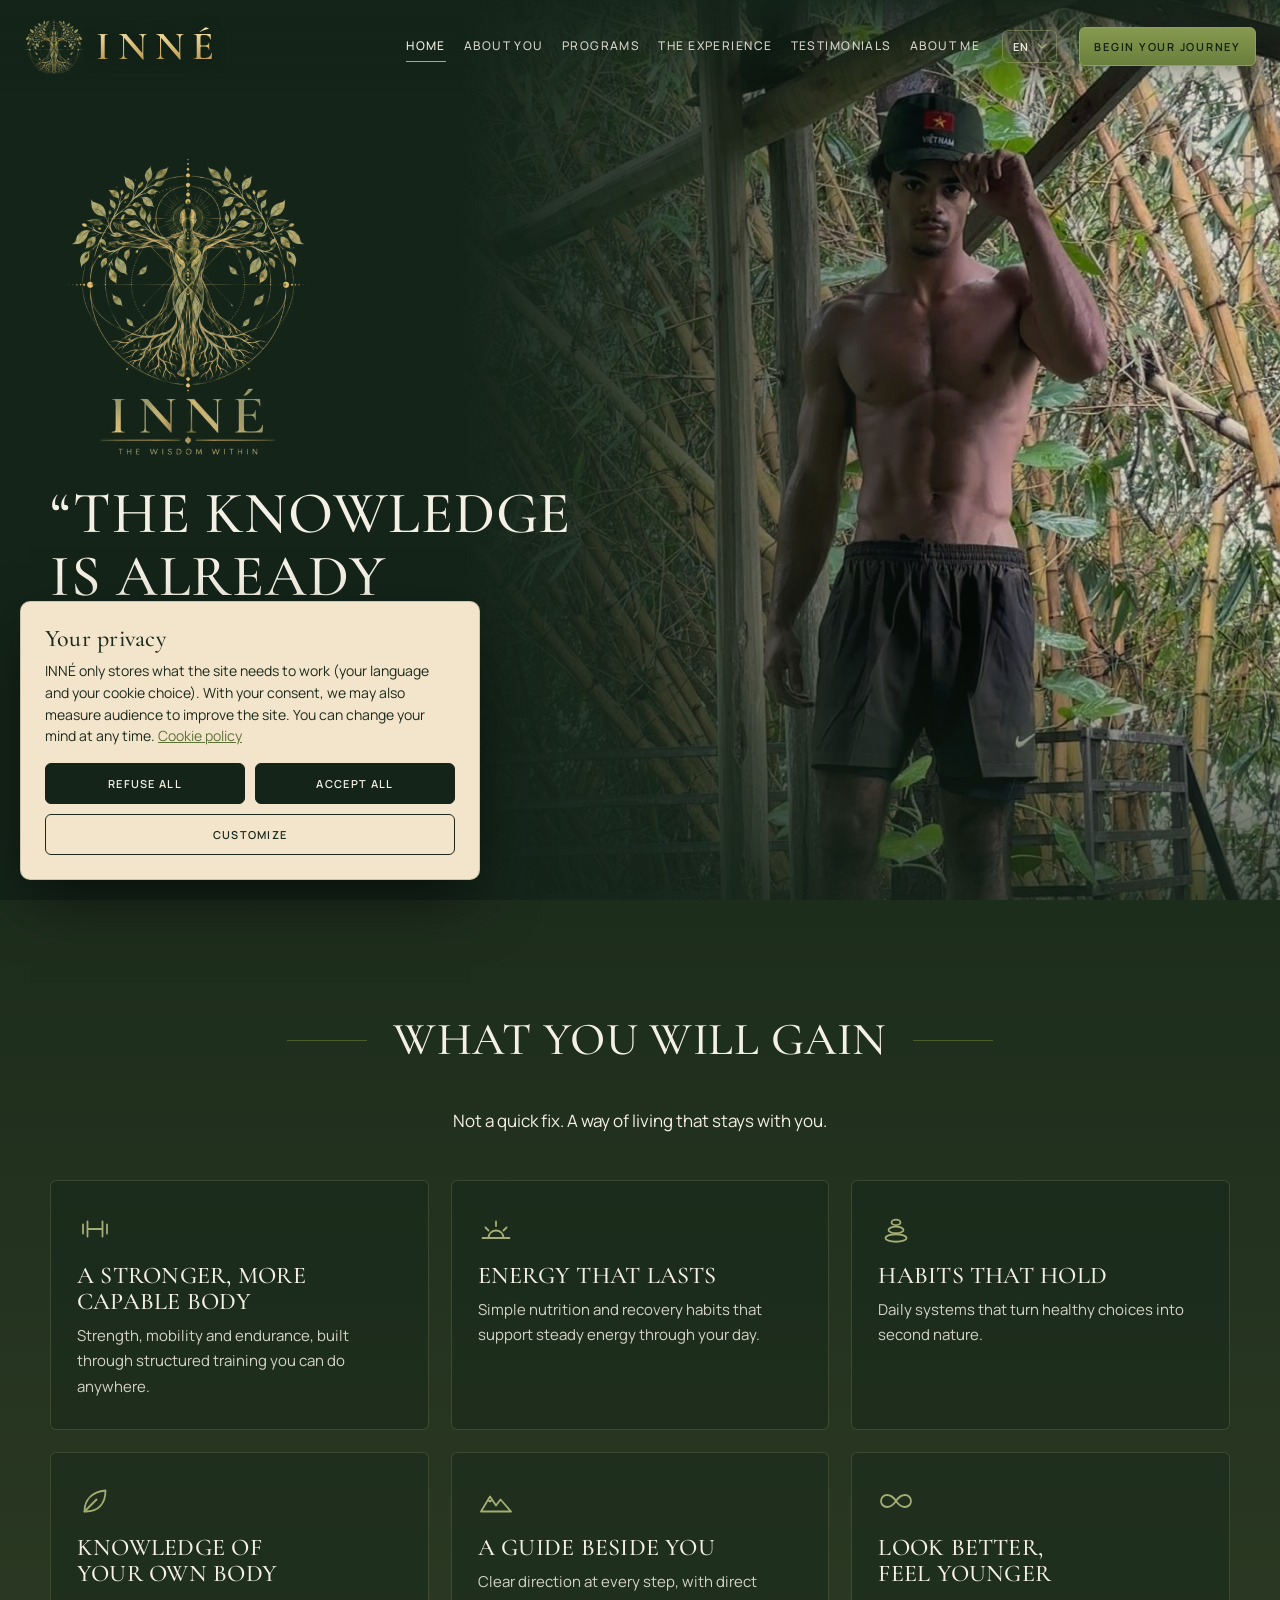
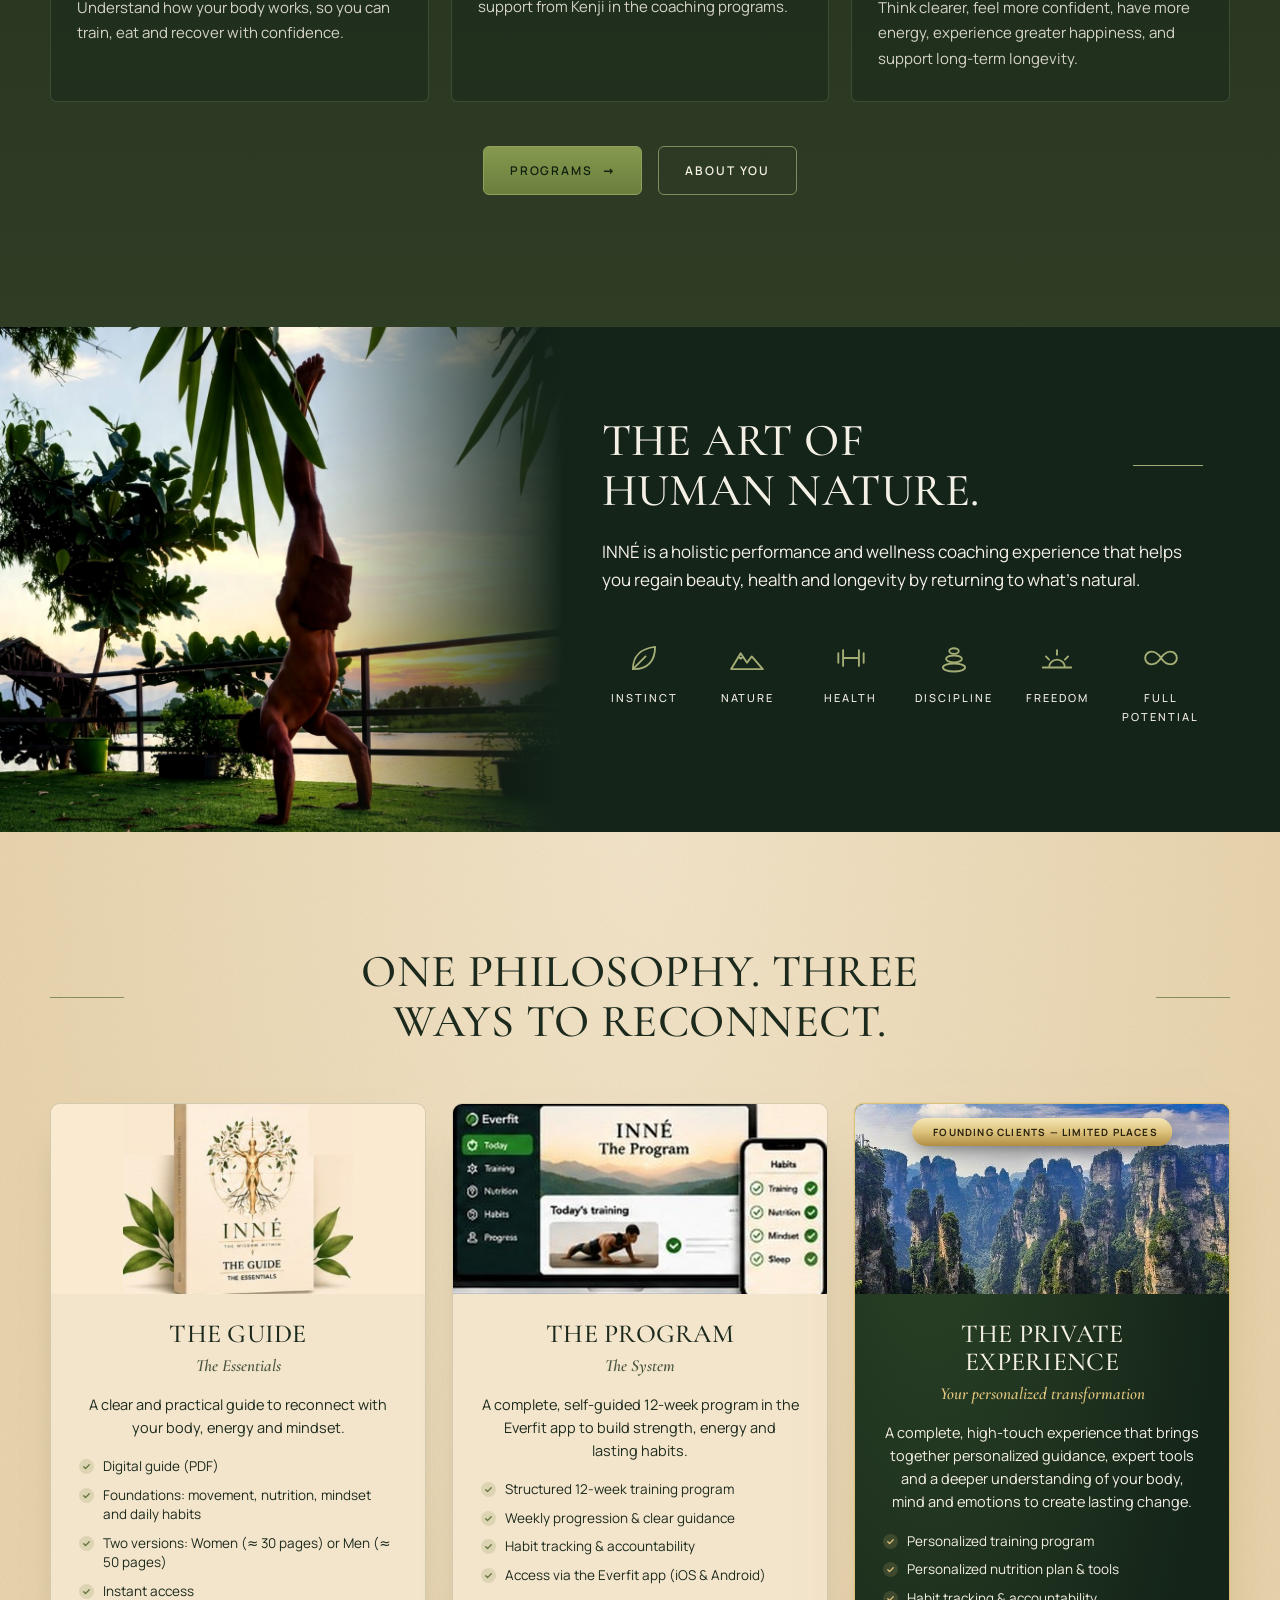
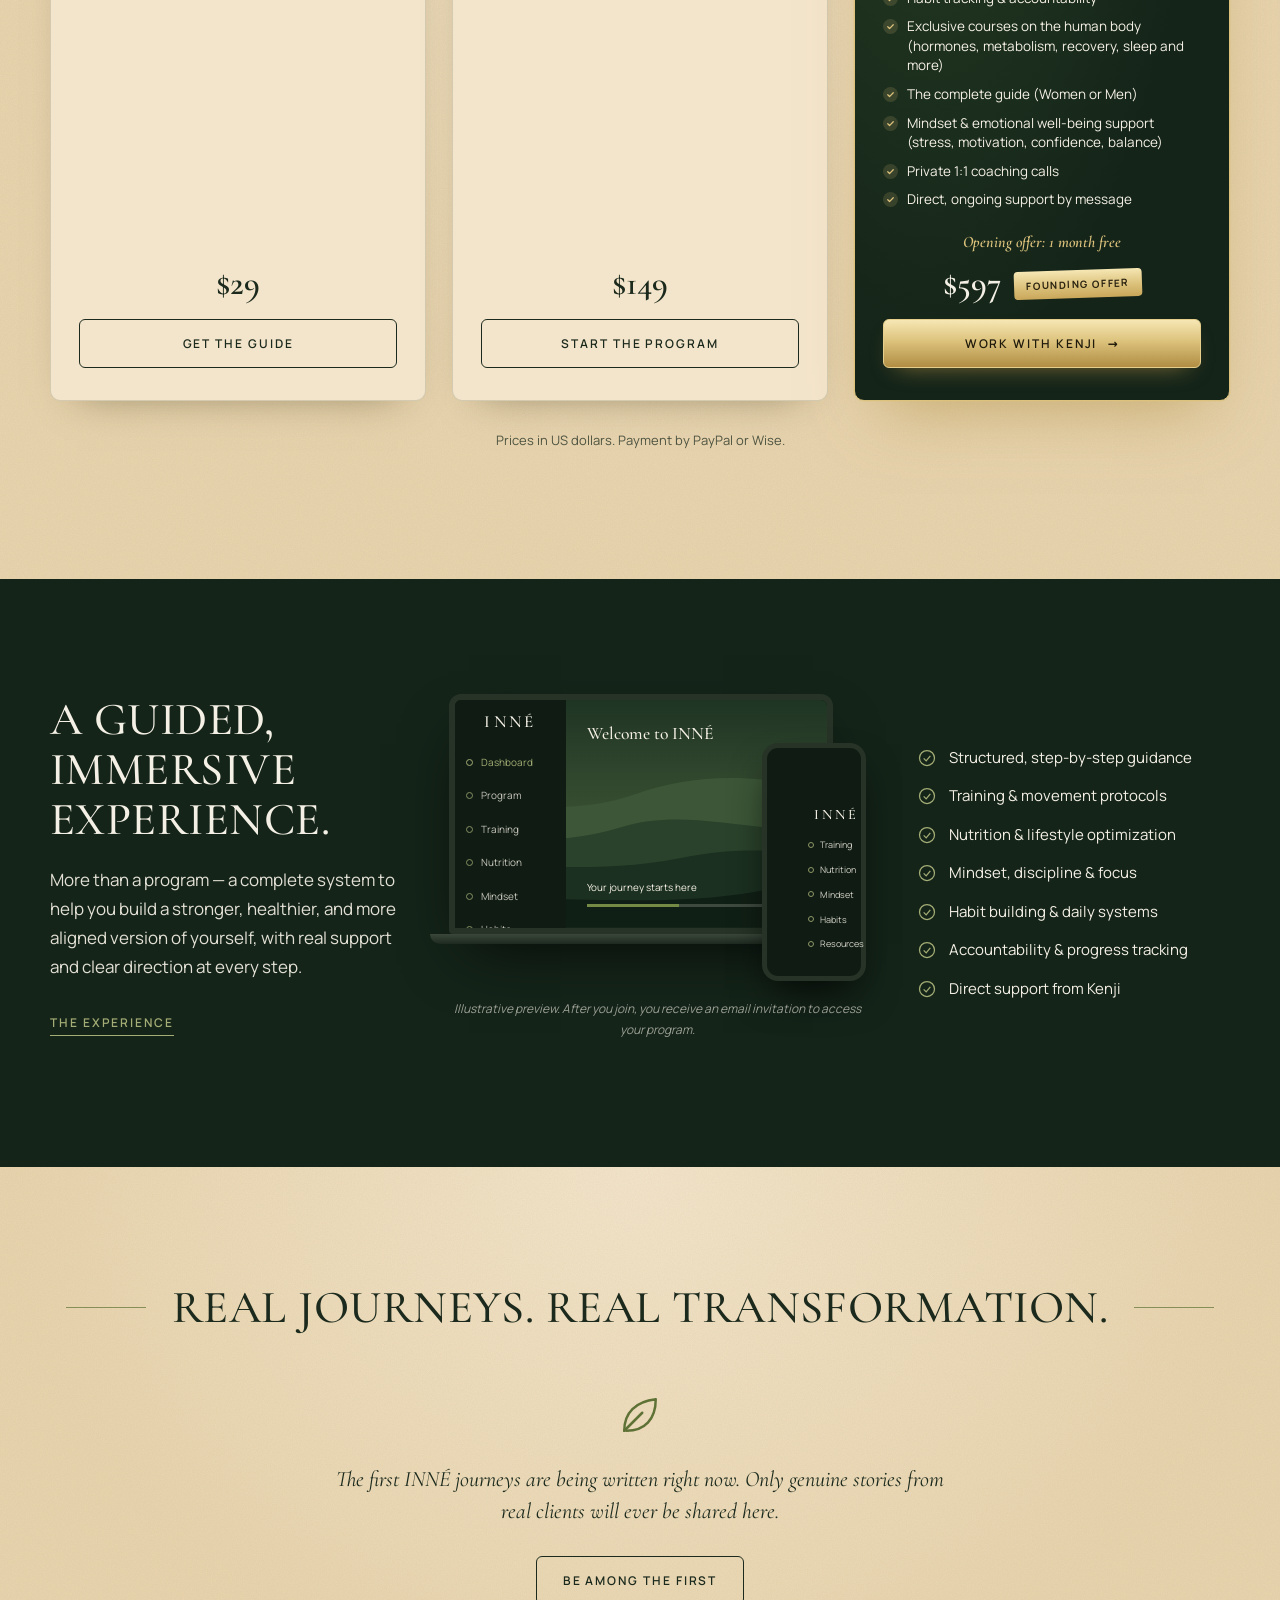
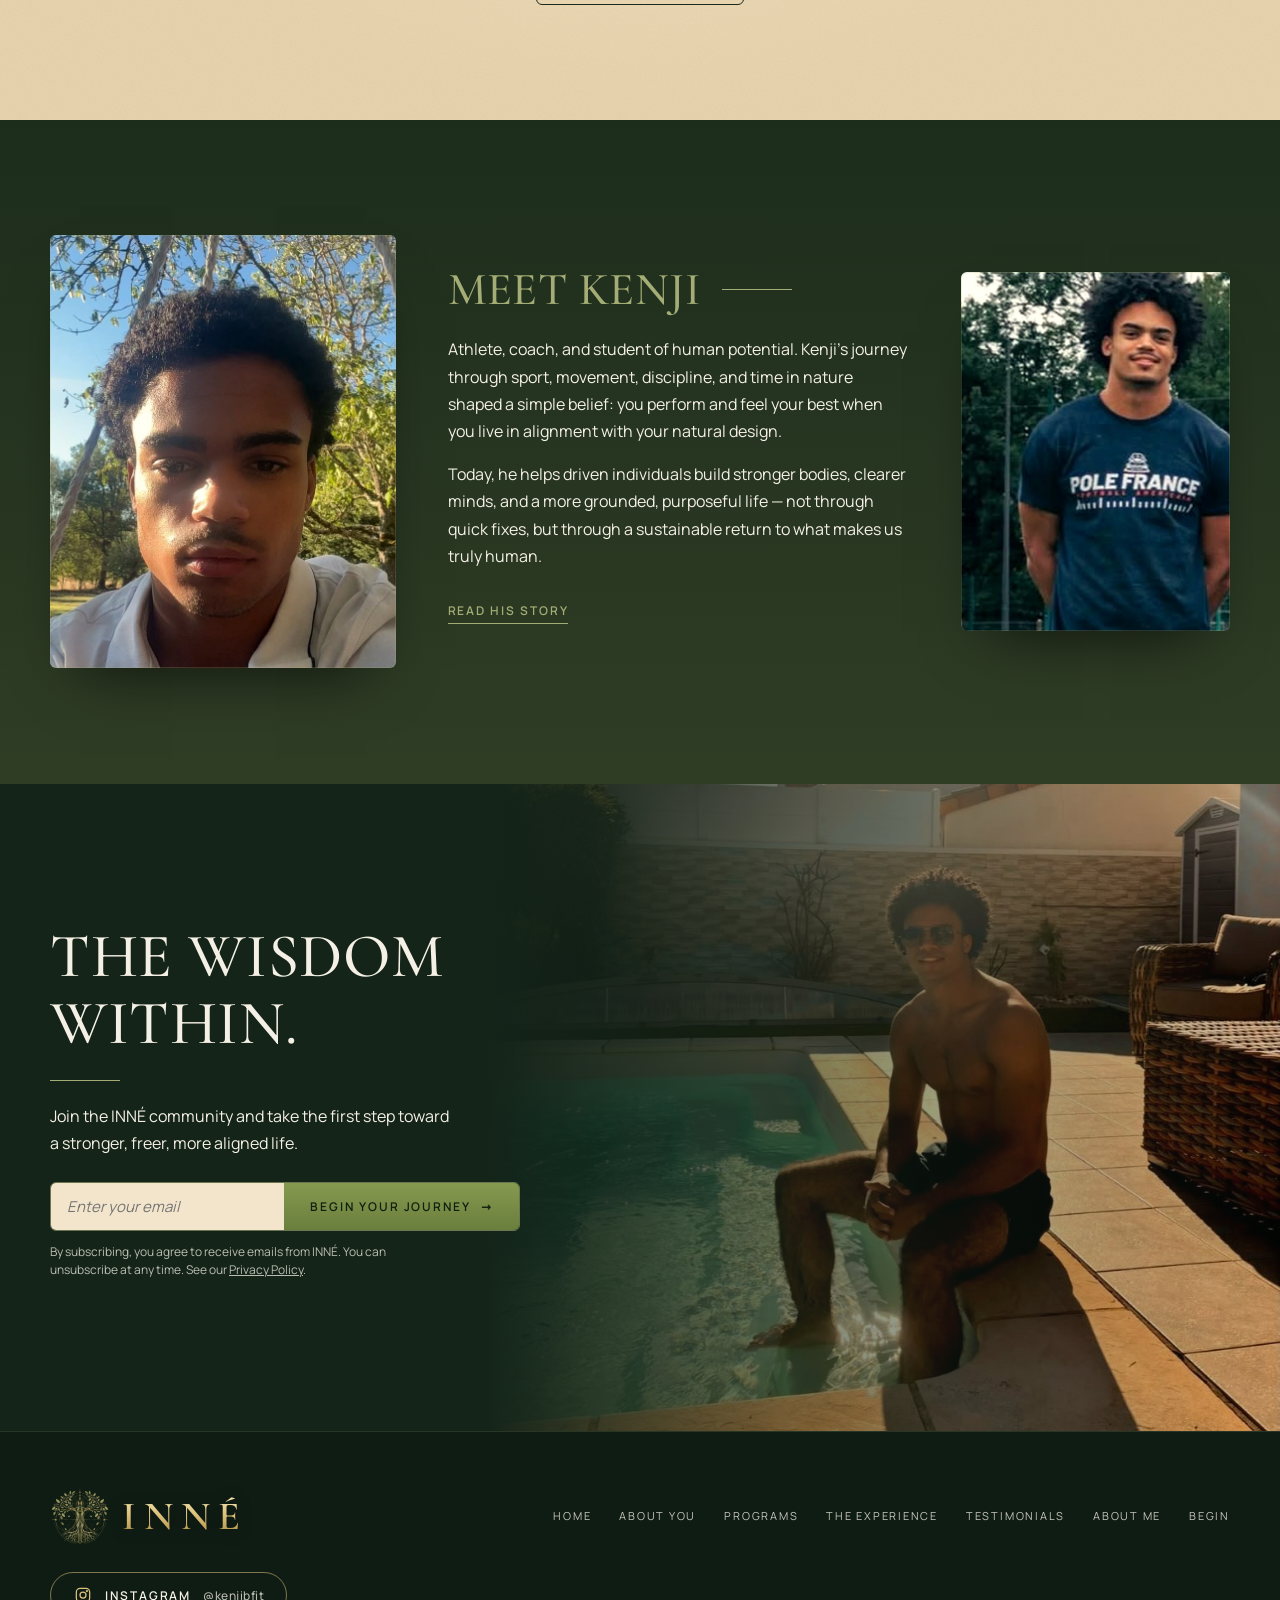
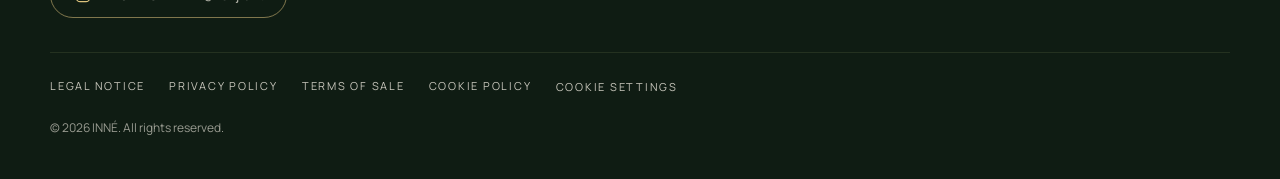
==== commit 32ead8a0: "Update the site: reviews page, admin page, new offers - Testimonials page with sortable review feed," ====
--- a/INNE-site111/INNE-site/index.html
+++ b/INNE-site111/INNE-site/index.html
@@ -39,7 +39,7 @@
 <section class="section olive gain" id="gain"><div class="wrap">
   <h2 class="h2 title-lines center reveal"><span data-i18n="gain.title">What you will gain</span></h2>
   <p class="lead center-lead reveal d1" data-i18n="gain.sub">Not a quick fix. A way of living that stays with you.</p>
-  <div class="pillar-cards"><article class="reveal"><svg viewBox="0 0 24 24" aria-hidden="true"><path d="M4 9v6M7 7v10M17 7v10M20 9v6M7 12h10"/></svg><h3 data-i18n="g1t">A stronger, more capable body</h3><p data-i18n="g1p">Strength, mobility and endurance, built through structured training you can do anywhere.</p></article><article class="reveal d1"><svg viewBox="0 0 24 24" aria-hidden="true"><path d="M3 18h18M7 18a5 5 0 0110 0M12 7v3M5 11l2 2M19 11l-2 2"/></svg><h3 data-i18n="g2t">Energy that lasts</h3><p data-i18n="g2p">Simple nutrition and recovery habits that support steady energy through your day.</p></article><article class="reveal d2"><svg viewBox="0 0 24 24" aria-hidden="true"><path d="M12 12c-2-3-4-4-6-4a4 4 0 000 8c2 0 4-1 6-4zm0 0c2 3 4 4 6 4a4 4 0 000-8c-2 0-4 1-6 4z"/></svg><h3 data-i18n="g3t">A clearer, calmer mind</h3><p data-i18n="g3p">Discipline and focus practices that help you stay consistent when motivation fades.</p></article><article class="reveal"><svg viewBox="0 0 24 24" aria-hidden="true"><ellipse cx="12" cy="18" rx="7" ry="2.5"/><ellipse cx="12" cy="12.6" rx="5" ry="2.2"/><ellipse cx="12" cy="7.6" rx="3" ry="1.8"/></svg><h3 data-i18n="g4t">Habits that hold</h3><p data-i18n="g4p">Daily systems that turn healthy choices into second nature.</p></article><article class="reveal d1"><svg viewBox="0 0 24 24" aria-hidden="true"><path d="M5 19c0-8 5-13 14-14 0 9-5 14-13 14"/><path d="M5 19l8-8"/></svg><h3 data-i18n="g5t">Knowledge of your own body</h3><p data-i18n="g5p">Understand how your body works, so you can train, eat and recover with confidence.</p></article><article class="reveal d2"><svg viewBox="0 0 24 24" aria-hidden="true"><path d="M2 19l6-10 4 6 3-4 7 8z"/><path d="M6.6 11.4l1.4 1 1.4-1"/></svg><h3 data-i18n="g6t">A guide beside you</h3><p data-i18n="g6p">Clear direction at every step, with direct support from Kenji in the coaching programs.</p></article></div>
+  <div class="pillar-cards"><article class="reveal"><svg viewBox="0 0 24 24" aria-hidden="true"><path d="M4 9v6M7 7v10M17 7v10M20 9v6M7 12h10"/></svg><h3 data-i18n="g1t">A stronger, more capable body</h3><p data-i18n="g1p">Strength, mobility and endurance, built through structured training you can do anywhere.</p></article><article class="reveal d1"><svg viewBox="0 0 24 24" aria-hidden="true"><path d="M3 18h18M7 18a5 5 0 0110 0M12 7v3M5 11l2 2M19 11l-2 2"/></svg><h3 data-i18n="g2t">Energy that lasts</h3><p data-i18n="g2p">Simple nutrition and recovery habits that support steady energy through your day.</p></article><article class="reveal d2"><svg viewBox="0 0 24 24" aria-hidden="true"><ellipse cx="12" cy="18" rx="7" ry="2.5"/><ellipse cx="12" cy="12.6" rx="5" ry="2.2"/><ellipse cx="12" cy="7.6" rx="3" ry="1.8"/></svg><h3 data-i18n="g4t">Habits that hold</h3><p data-i18n="g4p">Daily systems that turn healthy choices into second nature.</p></article><article class="reveal"><svg viewBox="0 0 24 24" aria-hidden="true"><path d="M5 19c0-8 5-13 14-14 0 9-5 14-13 14"/><path d="M5 19l8-8"/></svg><h3 data-i18n="g5t">Knowledge of your own body</h3><p data-i18n="g5p">Understand how your body works, so you can train, eat and recover with confidence.</p></article><article class="reveal d1"><svg viewBox="0 0 24 24" aria-hidden="true"><path d="M2 19l6-10 4 6 3-4 7 8z"/><path d="M6.6 11.4l1.4 1 1.4-1"/></svg><h3 data-i18n="g6t">A guide beside you</h3><p data-i18n="g6p">Clear direction at every step, with direct support from Kenji in the coaching programs.</p></article><article class="reveal d2"><svg viewBox="0 0 24 24" aria-hidden="true"><path d="M12 12c-2-3-4-4-6-4a4 4 0 000 8c2 0 4-1 6-4zm0 0c2 3 4 4 6 4a4 4 0 000-8c-2 0-4 1-6 4z"/></svg><h3 data-i18n="g3t">Look better, feel younger</h3><p data-i18n="g3p">Think clearer, feel more confident, have more energy, experience greater happiness, and support long-term longevity.</p></article></div>
   <p class="actions reveal" style="justify-content:center;margin-top:44px"><a class="btn btn-solid" href="programs.html"><span data-i18n="nav.programs">Programs</span> <span class="arr" aria-hidden="true">→</span></a><a class="btn btn-ghost" href="about-you.html" data-i18n="nav.aboutyou">About you</a></p>
 </div></section>
 
@@ -47,7 +47,7 @@
   <div class="band-img"><img src="img/handstand.jpg" alt="Handstand at sunset by the water" loading="lazy"></div>
   <div class="band-copy">
     <h2 class="h2 rule reveal" data-i18n="art.title">The art of human nature.</h2>
-    <p class="lead reveal d1" style="margin-top:22px" data-i18n="art.text">INNÉ is a holistic performance and wellness coaching experience that helps you return to what's natural — a life of health, discipline, freedom, and full potential.</p>
+    <p class="lead reveal d1" style="margin-top:22px" data-i18n="art.text">INNÉ is a holistic performance and wellness coaching experience that helps you regain beauty, health and longevity by returning to what's natural.</p>
     <ul class="pillars reveal d2"><li><svg viewBox="0 0 24 24" aria-hidden="true"><path d="M5 19c0-8 5-13 14-14 0 9-5 14-13 14"/><path d="M5 19l8-8"/></svg><span data-i18n="p1">Instinct</span></li><li><svg viewBox="0 0 24 24" aria-hidden="true"><path d="M2 19l6-10 4 6 3-4 7 8z"/><path d="M6.6 11.4l1.4 1 1.4-1"/></svg><span data-i18n="p2">Nature</span></li><li><svg viewBox="0 0 24 24" aria-hidden="true"><path d="M4 9v6M7 7v10M17 7v10M20 9v6M7 12h10"/></svg><span data-i18n="p3">Health</span></li><li><svg viewBox="0 0 24 24" aria-hidden="true"><ellipse cx="12" cy="18" rx="7" ry="2.5"/><ellipse cx="12" cy="12.6" rx="5" ry="2.2"/><ellipse cx="12" cy="7.6" rx="3" ry="1.8"/></svg><span data-i18n="p4">Discipline</span></li><li><svg viewBox="0 0 24 24" aria-hidden="true"><path d="M3 18h18M7 18a5 5 0 0110 0M12 7v3M5 11l2 2M19 11l-2 2"/></svg><span data-i18n="p5">Freedom</span></li><li><svg viewBox="0 0 24 24" aria-hidden="true"><path d="M12 12c-2-3-4-4-6-4a4 4 0 000 8c2 0 4-1 6-4zm0 0c2 3 4 4 6 4a4 4 0 000-8c-2 0-4 1-6 4z"/></svg><span data-i18n="p6">Full potential</span></li></ul>
   </div>
 </section>
@@ -56,17 +56,17 @@
   <h2 class="h2 title-lines center reveal"><span data-i18n="prog.title">One philosophy. Three ways to reconnect.</span></h2>
   <div class="cards">
   <article class="card reveal">
-    <div class="card-art"><svg viewBox="0 0 400 150" preserveAspectRatio="xMidYMid slice" aria-hidden="true"><defs><linearGradient id="ha" x1="0" y1="0" x2="0" y2="1"><stop offset="0" stop-color="#b9c59a"/><stop offset="1" stop-color="#ead9ad"/></linearGradient></defs><rect width="400" height="150" fill="url(#ha)"/><rect y="78" width="400" height="30" fill="#f3e5cb" opacity=".22"/><path d="M0,90 C60,60 110,80 160,62 S260,50 320,70 S380,60 400,66 V150 H0Z" fill="#8ea27a"/><path d="M0,105 C50,85 100,100 150,84 S250,95 300,80 S370,92 400,84 V150 H0Z" fill="#5f7b53"/><path d="M0,120 C70,100 120,118 190,104 S300,112 400,100 V150 H0Z" fill="#3d5a39"/><path d="M0,138 C80,122 160,140 240,126 S340,134 400,124 V150 H0Z" fill="#213b27"/></svg></div>
-    <div class="card-body"><h3 data-i18n="f.name">The Foundation</h3><div class="kind" data-i18n="f.kind">Guide only</div><p data-i18n="f.desc">A practical, high-value guide to reconnect with the essentials: movement, nutrition, mindset, and daily discipline.</p><div class="price" data-i18n="price.f">$89</div><a class="btn btn-ink" href="checkout.html#foundation" data-i18n="f.cta">Get the guide</a></div>
+    <div class="card-art photo contain"><img src="img/card-guide.jpg" alt="The INNÉ guide" loading="lazy"></div>
+    <div class="card-body"><h3 data-i18n="f.name">The Guide</h3><div class="kind" data-i18n="f.kind">The Essentials</div><p data-i18n="f.desc">A clear and practical guide to reconnect with your body, energy and mindset.</p><ul class="incl"><li data-i18n="f.l1">Digital guide (PDF)</li><li data-i18n="f.l2">Foundations: movement, nutrition, mindset and daily habits</li><li data-i18n="f.l3">Two versions: Women (≈ 30 pages) or Men (≈ 50 pages)</li><li data-i18n="f.l4">Instant access</li></ul><div class="price" data-i18n="price.f">$29</div><a class="btn btn-ink" href="checkout.html#foundation" data-i18n="f.cta">Get the guide</a></div>
   </article>
   <article class="card reveal d1">
-    <div class="card-art"><svg viewBox="0 0 400 150" preserveAspectRatio="xMidYMid slice" aria-hidden="true"><defs><linearGradient id="hb" x1="0" y1="0" x2="0" y2="1"><stop offset="0" stop-color="#e2a868"/><stop offset="1" stop-color="#f3dcab"/></linearGradient></defs><rect width="400" height="150" fill="url(#hb)"/><circle cx="292" cy="50" r="15" fill="#f7e6b5" opacity=".9"/><path d="M0,90 C60,60 110,80 160,62 S260,50 320,70 S380,60 400,66 V150 H0Z" fill="#a98f5c"/><rect y="94" width="400" height="56" fill="#86a096"/><rect y="94" width="400" height="10" fill="#f3dcab" opacity=".35"/><path d="M0,120 C70,100 120,118 190,104 S300,112 400,100 V150 H0Z" fill="#44592f" transform="translate(0 8)"/><path d="M0,138 C80,122 160,140 240,126 S340,134 400,124 V150 H0Z" fill="#22361f"/></svg></div>
-    <div class="card-body"><h3 data-i18n="r.name">The Reconnection</h3><div class="kind" data-i18n="r.kind">Guide + Program</div><p data-i18n="r.desc">The complete coaching program with structured training, nutrition, mindset work, and habit systems to create lasting change.</p><div class="price" data-i18n="price.r">$297</div><a class="btn btn-ink" href="checkout.html#reconnection" data-i18n="r.cta">Start the program</a></div>
+    <div class="card-art photo"><img src="img/card-program.jpg" alt="The INNÉ program in the Everfit app" loading="lazy"></div>
+    <div class="card-body"><h3 data-i18n="r.name">The Program</h3><div class="kind" data-i18n="r.kind">The System</div><p data-i18n="r.desc">A complete, self-guided 12-week program in the Everfit app to build strength, energy and lasting habits.</p><ul class="incl"><li data-i18n="r.l1">Structured 12-week training program</li><li data-i18n="r.l2">Weekly progression & clear guidance</li><li data-i18n="r.l3">Habit tracking & accountability</li><li data-i18n="r.l4">Access via the Everfit app (iOS & Android)</li></ul><div class="price" data-i18n="price.r">$149</div><a class="btn btn-ink" href="checkout.html#reconnection" data-i18n="r.cta">Start the program</a></div>
   </article>
-  <article class="card feature reveal d2">
-    <svg class="frond " viewBox="0 0 200 200" aria-hidden="true"><path d="M100 196 C96 140 92 80 70 14" fill="none" stroke="#A4AD75" stroke-width="1.4"/><ellipse cx="75.3" cy="160.1" rx="31.0" ry="4.6" transform="rotate(36 75.3 160.1)" fill="#758A45"/><ellipse cx="122.7" cy="160.1" rx="31.0" ry="4.6" transform="rotate(-44 122.7 160.1)" fill="#758A45"/><ellipse cx="73.9" cy="145.2" rx="29.3" ry="4.4" transform="rotate(36 73.9 145.2)" fill="#758A45"/><ellipse cx="118.7" cy="145.2" rx="29.3" ry="4.4" transform="rotate(-44 118.7 145.2)" fill="#758A45"/><ellipse cx="72.5" cy="130.3" rx="27.6" ry="4.2" transform="rotate(36 72.5 130.3)" fill="#758A45"/><ellipse cx="114.7" cy="130.3" rx="27.6" ry="4.2" transform="rotate(-44 114.7 130.3)" fill="#758A45"/><ellipse cx="71.1" cy="115.4" rx="25.9" ry="4.0" transform="rotate(36 71.1 115.4)" fill="#758A45"/><ellipse cx="110.7" cy="115.4" rx="25.9" ry="4.0" transform="rotate(-44 110.7 115.4)" fill="#758A45"/><ellipse cx="69.7" cy="100.4" rx="24.2" ry="3.8" transform="rotate(36 69.7 100.4)" fill="#758A45"/><ellipse cx="106.7" cy="100.4" rx="24.2" ry="3.8" transform="rotate(-44 106.7 100.4)" fill="#758A45"/><ellipse cx="68.3" cy="85.5" rx="22.5" ry="3.6" transform="rotate(36 68.3 85.5)" fill="#758A45"/><ellipse cx="102.7" cy="85.5" rx="22.5" ry="3.6" transform="rotate(-44 102.7 85.5)" fill="#758A45"/><ellipse cx="66.9" cy="70.6" rx="20.8" ry="3.4" transform="rotate(36 66.9 70.6)" fill="#758A45"/><ellipse cx="98.7" cy="70.6" rx="20.8" ry="3.4" transform="rotate(-44 98.7 70.6)" fill="#758A45"/><ellipse cx="65.5" cy="55.7" rx="19.1" ry="3.2" transform="rotate(36 65.5 55.7)" fill="#758A45"/><ellipse cx="94.7" cy="55.7" rx="19.1" ry="3.2" transform="rotate(-44 94.7 55.7)" fill="#758A45"/><ellipse cx="64.1" cy="40.8" rx="17.4" ry="3.0" transform="rotate(36 64.1 40.8)" fill="#758A45"/><ellipse cx="90.7" cy="40.8" rx="17.4" ry="3.0" transform="rotate(-44 90.7 40.8)" fill="#758A45"/><ellipse cx="62.7" cy="25.9" rx="15.7" ry="2.8" transform="rotate(36 62.7 25.9)" fill="#758A45"/><ellipse cx="86.7" cy="25.9" rx="15.7" ry="2.8" transform="rotate(-44 86.7 25.9)" fill="#758A45"/><ellipse cx="61.3" cy="11.0" rx="14.0" ry="2.6" transform="rotate(36 61.3 11.0)" fill="#758A45"/><ellipse cx="82.7" cy="11.0" rx="14.0" ry="2.6" transform="rotate(-44 82.7 11.0)" fill="#758A45"/></svg><svg class="frond l" viewBox="0 0 200 200" aria-hidden="true"><path d="M100 196 C96 140 92 80 70 14" fill="none" stroke="#A4AD75" stroke-width="1.4"/><ellipse cx="75.3" cy="160.1" rx="31.0" ry="4.6" transform="rotate(36 75.3 160.1)" fill="#758A45"/><ellipse cx="122.7" cy="160.1" rx="31.0" ry="4.6" transform="rotate(-44 122.7 160.1)" fill="#758A45"/><ellipse cx="73.9" cy="145.2" rx="29.3" ry="4.4" transform="rotate(36 73.9 145.2)" fill="#758A45"/><ellipse cx="118.7" cy="145.2" rx="29.3" ry="4.4" transform="rotate(-44 118.7 145.2)" fill="#758A45"/><ellipse cx="72.5" cy="130.3" rx="27.6" ry="4.2" transform="rotate(36 72.5 130.3)" fill="#758A45"/><ellipse cx="114.7" cy="130.3" rx="27.6" ry="4.2" transform="rotate(-44 114.7 130.3)" fill="#758A45"/><ellipse cx="71.1" cy="115.4" rx="25.9" ry="4.0" transform="rotate(36 71.1 115.4)" fill="#758A45"/><ellipse cx="110.7" cy="115.4" rx="25.9" ry="4.0" transform="rotate(-44 110.7 115.4)" fill="#758A45"/><ellipse cx="69.7" cy="100.4" rx="24.2" ry="3.8" transform="rotate(36 69.7 100.4)" fill="#758A45"/><ellipse cx="106.7" cy="100.4" rx="24.2" ry="3.8" transform="rotate(-44 106.7 100.4)" fill="#758A45"/><ellipse cx="68.3" cy="85.5" rx="22.5" ry="3.6" transform="rotate(36 68.3 85.5)" fill="#758A45"/><ellipse cx="102.7" cy="85.5" rx="22.5" ry="3.6" transform="rotate(-44 102.7 85.5)" fill="#758A45"/><ellipse cx="66.9" cy="70.6" rx="20.8" ry="3.4" transform="rotate(36 66.9 70.6)" fill="#758A45"/><ellipse cx="98.7" cy="70.6" rx="20.8" ry="3.4" transform="rotate(-44 98.7 70.6)" fill="#758A45"/><ellipse cx="65.5" cy="55.7" rx="19.1" ry="3.2" transform="rotate(36 65.5 55.7)" fill="#758A45"/><ellipse cx="94.7" cy="55.7" rx="19.1" ry="3.2" transform="rotate(-44 94.7 55.7)" fill="#758A45"/><ellipse cx="64.1" cy="40.8" rx="17.4" ry="3.0" transform="rotate(36 64.1 40.8)" fill="#758A45"/><ellipse cx="90.7" cy="40.8" rx="17.4" ry="3.0" transform="rotate(-44 90.7 40.8)" fill="#758A45"/><ellipse cx="62.7" cy="25.9" rx="15.7" ry="2.8" transform="rotate(36 62.7 25.9)" fill="#758A45"/><ellipse cx="86.7" cy="25.9" rx="15.7" ry="2.8" transform="rotate(-44 86.7 25.9)" fill="#758A45"/><ellipse cx="61.3" cy="11.0" rx="14.0" ry="2.6" transform="rotate(36 61.3 11.0)" fill="#758A45"/><ellipse cx="82.7" cy="11.0" rx="14.0" ry="2.6" transform="rotate(-44 82.7 11.0)" fill="#758A45"/></svg>
-    <span class="badge" data-i18n="x.badge">Most transformative</span>
-    <div class="card-body"><h3 data-i18n="x.name">The Private Experience</h3><div class="kind" data-i18n="x.kind">Personalized program + Calls + Direct support</div><p data-i18n="x.desc">A fully personalized coaching experience with a custom program, 1:1 calls, and direct ongoing support from Kenji to help you unlock your next level.</p><div class="price" data-i18n="price.x">$997</div><a class="btn btn-solid" href="checkout.html#private"><span data-i18n="x.cta">Work with Kenji</span> <span class="arr" aria-hidden="true">→</span></a></div>
+  <article class="card feature premium reveal d2">
+    <span class="badge gold"><svg viewBox="0 0 24 24" aria-hidden="true"><path d="M3 18h18l-1.5-10-5 4L12 5l-2.5 7-5-4z"/></svg><span data-i18n="x.badge">Founding clients — Limited places</span></span>
+    <div class="card-art photo"><img src="img/card-private.jpg" alt="Mountain landscape" loading="lazy"></div>
+    <div class="card-body"><h3 data-i18n="x.name">The Private Experience</h3><div class="kind" data-i18n="x.kind">Your personalized transformation</div><p data-i18n="x.desc">A complete, high-touch experience that brings together personalized guidance, expert tools and a deeper understanding of your body, mind and emotions to create lasting change.</p><ul class="incl"><li data-i18n="x.l1">Personalized training program</li><li data-i18n="x.l2">Personalized nutrition plan & tools</li><li data-i18n="x.l3">Habit tracking & accountability</li><li data-i18n="x.l4">Exclusive courses on the human body (hormones, metabolism, recovery, sleep and more)</li><li data-i18n="x.l5">The complete guide (Women or Men)</li><li data-i18n="x.l6">Mindset & emotional well-being support (stress, motivation, confidence, balance)</li><li data-i18n="x.l7">Private 1:1 coaching calls</li><li data-i18n="x.l8">Direct, ongoing support by message</li></ul><p class="launch" data-i18n="x.month">Opening offer: 1 month free</p><div class="price-row"><span class="price" data-i18n="price.x">$597</span><span class="offer-tag" data-i18n="x.offer">Founding offer</span></div><a class="btn btn-gold" href="checkout.html#private"><span data-i18n="x.cta">Work with Kenji</span> <span class="arr" aria-hidden="true">→</span></a></div>
   </article>
 </div>
 <p class="price-note center" data-i18n="price.note">Prices in US dollars. Payment by PayPal or Wise.</p>
--- a/INNE-site111/INNE-site/css/inne.css
+++ b/INNE-site111/INNE-site/css/inne.css
@@ -479,3 +479,112 @@
 @media (max-width:1080px){.nav{background:#0f1c13}.nav-open .site-header,.nav-open .site-header.scrolled{background:#0f1c13}}
 html.nav-compact .nav{background:#0f1c13}
 html.nav-compact.nav-open .site-header{background:#0f1c13}
+
+/* ---------- About you — long-form text ---------- */
+.page-hero .hero-line{font:italic 500 clamp(22px,2.6vw,32px)/1.3 var(--serif);max-width:20em;opacity:1}
+.essay{max-width:760px}
+.essay p{margin:0 0 1.25em;font-size:17px;line-height:1.75;opacity:.92}
+.essay .essay-lead{font:500 clamp(22px,2.3vw,28px)/1.45 var(--serif);opacity:1;margin-bottom:1.4em}
+.essay .pull{font:italic 500 clamp(22px,2.3vw,29px)/1.35 var(--serif);opacity:1;color:var(--ivory);border-left:1px solid var(--sage);padding-left:22px;margin:1.6em 0}
+.essay .beat{font:italic 500 clamp(21px,2vw,26px)/1.4 var(--serif);color:var(--sage);opacity:1;margin-bottom:0}
+.essay .actions{margin-bottom:0}
+.essay .essay-note{font-size:12px;line-height:1.5;opacity:.7;max-width:none;margin:22px 0 0}
+.center>.lead{margin-inline:auto}
+.page-hero.scenic{min-height:78vh}
+.page-hero.scenic::after{background:linear-gradient(0deg,var(--forest) 0%,rgba(20,36,25,.72) 26%,rgba(20,36,25,.22) 58%,rgba(20,36,25,.5) 100%)}
+@media (max-width:820px){.page-hero.scenic{min-height:82vh}.page-hero.scenic>img{object-position:50% 70%!important}}
+
+/* ---------- Offers: photos, included items, premium gold ---------- */
+.card-art.photo{height:190px;background:#faead0}
+.card-art.photo img{width:100%;height:100%;object-fit:cover;display:block}
+.card-art.photo.contain img{object-fit:contain}
+.card .incl{list-style:none;padding:0;margin:0 0 22px;display:grid;gap:9px;text-align:left;font-size:13.5px;line-height:1.45}
+.card .incl li{position:relative;padding-left:24px}
+.card .incl li::before{content:"";position:absolute;left:0;top:2px;width:15px;height:15px;border-radius:50%;background:rgba(117,138,69,.18) url("data:image/svg+xml,%3Csvg xmlns='http://www.w3.org/2000/svg' viewBox='0 0 16 16'%3E%3Cpath d='M4 8.4l2.6 2.6L12 5.4' fill='none' stroke='%235f7236' stroke-width='1.8' stroke-linecap='round' stroke-linejoin='round'/%3E%3C/svg%3E") center/11px no-repeat}
+.card.feature .card-body{padding-top:26px}
+.card.premium{border:1.5px solid #dcc27c;box-shadow:0 0 0 1px rgba(220,194,124,.28),0 30px 60px -26px rgba(176,141,67,.6)}
+.card.premium:hover{box-shadow:0 0 0 1px rgba(220,194,124,.5),0 36px 70px -26px rgba(176,141,67,.7)}
+.card.premium .kind{color:#dcc27c}
+.card.premium .incl li::before{background:rgba(220,194,124,.16) url("data:image/svg+xml,%3Csvg xmlns='http://www.w3.org/2000/svg' viewBox='0 0 16 16'%3E%3Cpath d='M4 8.4l2.6 2.6L12 5.4' fill='none' stroke='%23dcc27c' stroke-width='1.8' stroke-linecap='round' stroke-linejoin='round'/%3E%3C/svg%3E") center/11px no-repeat}
+.badge.gold{top:14px;z-index:2;display:inline-flex;align-items:center;gap:7px;border-radius:999px;padding:7px 14px;background:linear-gradient(180deg,#f6e7b4 0%,#dcc27c 50%,#b08d43 100%);color:#2a2210;box-shadow:0 6px 18px -6px rgba(0,0,0,.55);white-space:nowrap;letter-spacing:.12em}
+.badge.gold svg{width:13px;height:13px;fill:#6b5320;stroke:none}
+.card .launch{font:italic 600 16px/1.3 var(--serif);color:#dcc27c;margin:0 0 14px}
+.card .price-row{margin:auto 0 18px;display:flex;align-items:center;justify-content:center;gap:12px;flex-wrap:wrap}
+.card .price-row .price{margin:0}
+.offer-tag{font:700 10px var(--sans);letter-spacing:.14em;text-transform:uppercase;color:#2a2210;padding:7px 12px;border-radius:4px;background:linear-gradient(180deg,#f6e7b4,#dcc27c 55%,#c9a75a);transform:rotate(-2deg)}
+.btn-gold{background:linear-gradient(180deg,#f6e7b4 0%,#dcc27c 45%,#b08d43 100%);color:#1f1a0b;border-color:#e6cf8c;box-shadow:0 10px 24px -14px rgba(176,141,67,.9)}
+.btn-gold:hover{background:linear-gradient(180deg,#fbefc6 0%,#e6cd88 45%,#bf9a4d 100%);transform:translateY(-1px)}
+.promises{list-style:none;padding:0;margin:44px auto 0;display:grid;grid-template-columns:repeat(3,1fr);gap:24px;max-width:960px}
+.promises li{display:flex;gap:14px;align-items:flex-start}
+.promises svg{flex:0 0 30px;width:30px;height:30px;stroke:var(--green-deep);fill:none;stroke-width:1.4;stroke-linecap:round;stroke-linejoin:round}
+.promises b{display:block;font:600 12px var(--sans);letter-spacing:.14em;text-transform:uppercase;margin-bottom:4px}
+.promises small{font-size:13px;opacity:.8;line-height:1.45}
+@media (max-width:820px){.promises{grid-template-columns:1fr;max-width:420px}}
+
+/* ---------- Checkout: guide version ---------- */
+.option-pair{display:grid;grid-template-columns:1fr 1fr;gap:12px}
+.co-vnote strong{font-weight:700}
+@media (max-width:420px){.option-pair{grid-template-columns:1fr}}
+
+/* ---------- About you: picture yourself ---------- */
+.project .shot{margin:clamp(48px,6vw,80px) auto 0}
+.project .shot.wide{max-width:1000px}
+.project .shot.tall{max-width:520px}
+.project .frame.natural img{height:auto;display:block}
+.project .shot figcaption{text-align:center}
+.project .transform{margin-top:clamp(48px,6vw,80px);align-items:center}
+.project .transform .shot{margin:0;max-width:460px}
+.gains-list{list-style:none;padding:0;margin:24px 0 0;display:grid;gap:12px}
+.gains-list li{display:flex;align-items:center;gap:14px;font:500 clamp(19px,1.8vw,23px)/1.3 var(--serif)}
+.gains-list li::before{content:"";flex:0 0 8px;height:8px;border-radius:50%;background:#dcc27c;box-shadow:0 0 0 4px rgba(220,194,124,.16)}
+
+/* ---------- Testimonials: review feed ---------- */
+.reviews .wrap{max-width:900px}
+.rv-head{display:grid;gap:22px;margin-bottom:28px}
+.rv-score{display:flex;align-items:center;justify-content:center;gap:14px;flex-wrap:wrap}
+.rv-score[hidden],.rv-tools[hidden]{display:none}
+.rv-avg{font:600 52px/1 var(--serif)}
+.rv-count{font-size:14px;opacity:.75}
+.rv-stars{display:inline-flex;gap:2px;font-size:18px;line-height:1;color:rgba(48,61,37,.25)}
+.rv-stars .on{color:#b08d43}
+.rv-score .rv-stars{font-size:24px}
+.rv-tools{display:flex;justify-content:space-between;align-items:center;gap:16px;flex-wrap:wrap}
+.rv-chips{display:flex;gap:8px;flex-wrap:wrap}
+.rv-chips button{font:600 11px var(--sans);letter-spacing:.12em;text-transform:uppercase;padding:9px 14px;border-radius:999px;border:1px solid rgba(48,61,37,.35);background:transparent;color:var(--ink);cursor:pointer;transition:background .3s,color .3s}
+.rv-chips button[aria-pressed=true]{background:var(--forest);color:var(--ivory);border-color:var(--forest)}
+.rv-sort{display:flex;align-items:center;gap:10px;font-size:12px;letter-spacing:.12em;text-transform:uppercase;font-weight:600}
+.rv-sort select{font:500 14px var(--sans);letter-spacing:0;text-transform:none;padding:9px 12px;border-radius:var(--r);border:1px solid rgba(48,61,37,.35);background:var(--ivory);color:var(--ink)}
+.rv-status{text-align:center;opacity:.7;font-style:italic}
+.rv-status[hidden]{display:none}
+.rv-list{list-style:none;padding:0;margin:0;display:grid;gap:16px}
+.rv-item{background:var(--cream);border:1px solid rgba(48,61,37,.14);border-radius:10px;padding:22px 24px;box-shadow:0 16px 34px -28px rgba(48,40,10,.55)}
+.rv-top{display:flex;justify-content:space-between;gap:14px;flex-wrap:wrap;align-items:flex-start}
+.rv-who{display:flex;gap:12px;align-items:center}
+.rv-avatar{width:42px;height:42px;border-radius:50%;display:grid;place-items:center;font:600 19px var(--serif);background:var(--forest);color:#dcc27c;flex:none}
+.rv-name{display:block;font:600 19px var(--serif)}
+.rv-sub{display:block;font-size:12px;opacity:.7;margin-top:2px}
+.rv-right{display:grid;justify-items:end;gap:4px}
+.rv-date{font-size:12px;opacity:.65}
+.rv-body{margin:14px 0 0;font-size:15.5px;line-height:1.7;white-space:pre-line;overflow-wrap:anywhere}
+.rv-reply{margin-top:16px;padding:14px 16px;border-left:2px solid #dcc27c;background:rgba(220,194,124,.14);border-radius:0 8px 8px 0}
+.rv-reply b{display:block;font:600 11px var(--sans);letter-spacing:.14em;text-transform:uppercase;color:var(--green-deep);margin-bottom:6px}
+.rv-reply p{margin:0;font-size:15px;line-height:1.65;white-space:pre-line;overflow-wrap:anywhere}
+.rv-none{text-align:center;opacity:.7;font-style:italic;padding:20px}
+.rv-how{margin-top:30px;font-size:13.5px;line-height:1.6;opacity:.85}
+.rv-how summary{cursor:pointer;font-weight:600}
+.rv-how p{margin:10px 0 0}
+/* form */
+.rv-form-wrap{max-width:760px}
+.rv-form{max-width:none}
+.rv-form .help{font-size:12px;letter-spacing:0;text-transform:none;font-weight:400;opacity:.75}
+.rv-row{display:grid;grid-template-columns:1fr 1fr;gap:20px}
+.rv-hp{position:absolute!important;left:-9999px;width:1px;height:1px;overflow:hidden}
+.rv-rate{border:0;padding:0;margin:0}
+.rv-rate legend{font-size:12px;letter-spacing:.14em;text-transform:uppercase;font-weight:600;margin-bottom:8px;padding:0}
+.rv-rate-stars{display:inline-flex;flex-direction:row-reverse;gap:4px}
+.rv-rate-stars input{position:absolute;opacity:0;width:1px;height:1px}
+.rv-rate-stars label{font-size:34px;line-height:1;cursor:pointer;color:rgba(245,240,229,.3);transition:color .2s;letter-spacing:0;text-transform:none}
+.rv-rate-stars label:hover,.rv-rate-stars label:hover~label,.rv-rate-stars input:checked~label{color:#dcc27c}
+.rv-rate-stars input:focus-visible+label{outline:2px solid var(--sage);outline-offset:2px;border-radius:4px}
+.form-msg.ok{border-color:#dcc27c;background:rgba(220,194,124,.16)}
+@media (max-width:640px){.rv-row{grid-template-columns:1fr}.rv-right{justify-items:start}.rv-tools{flex-direction:column;align-items:stretch}}
